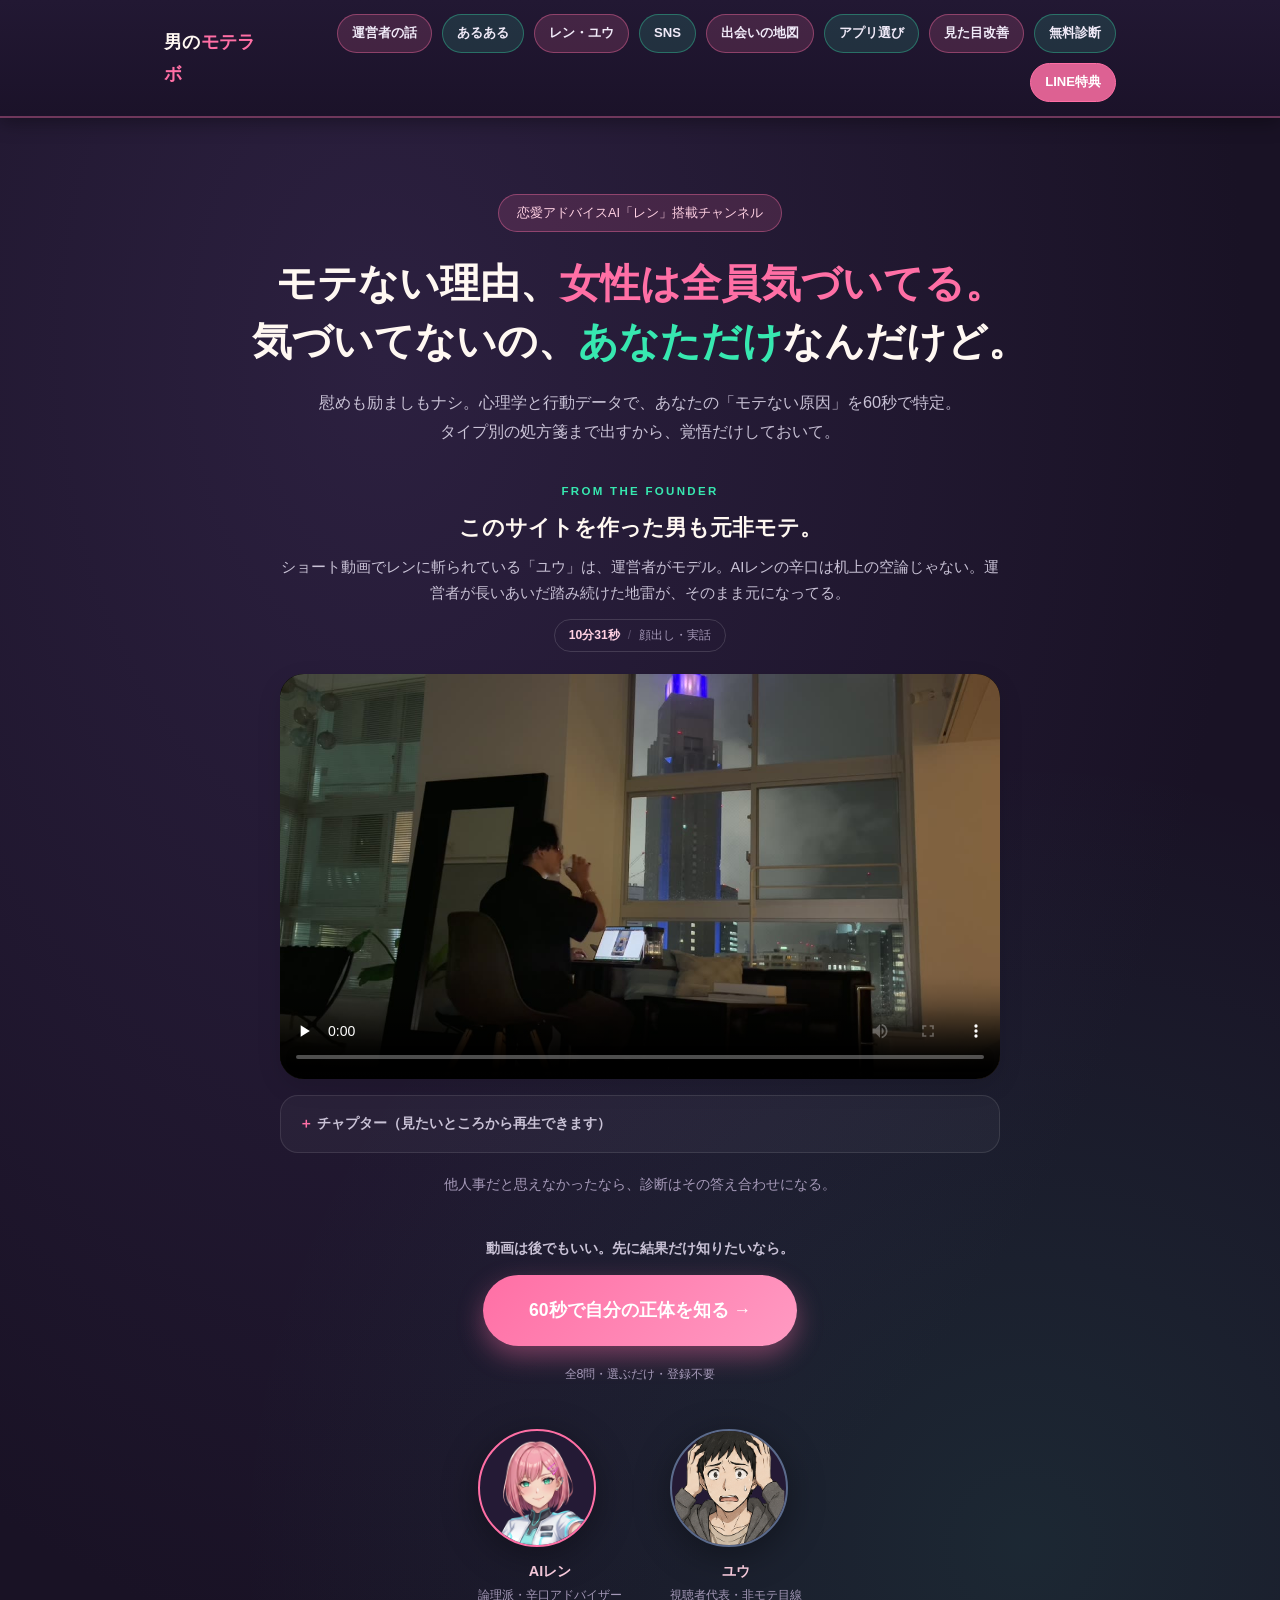
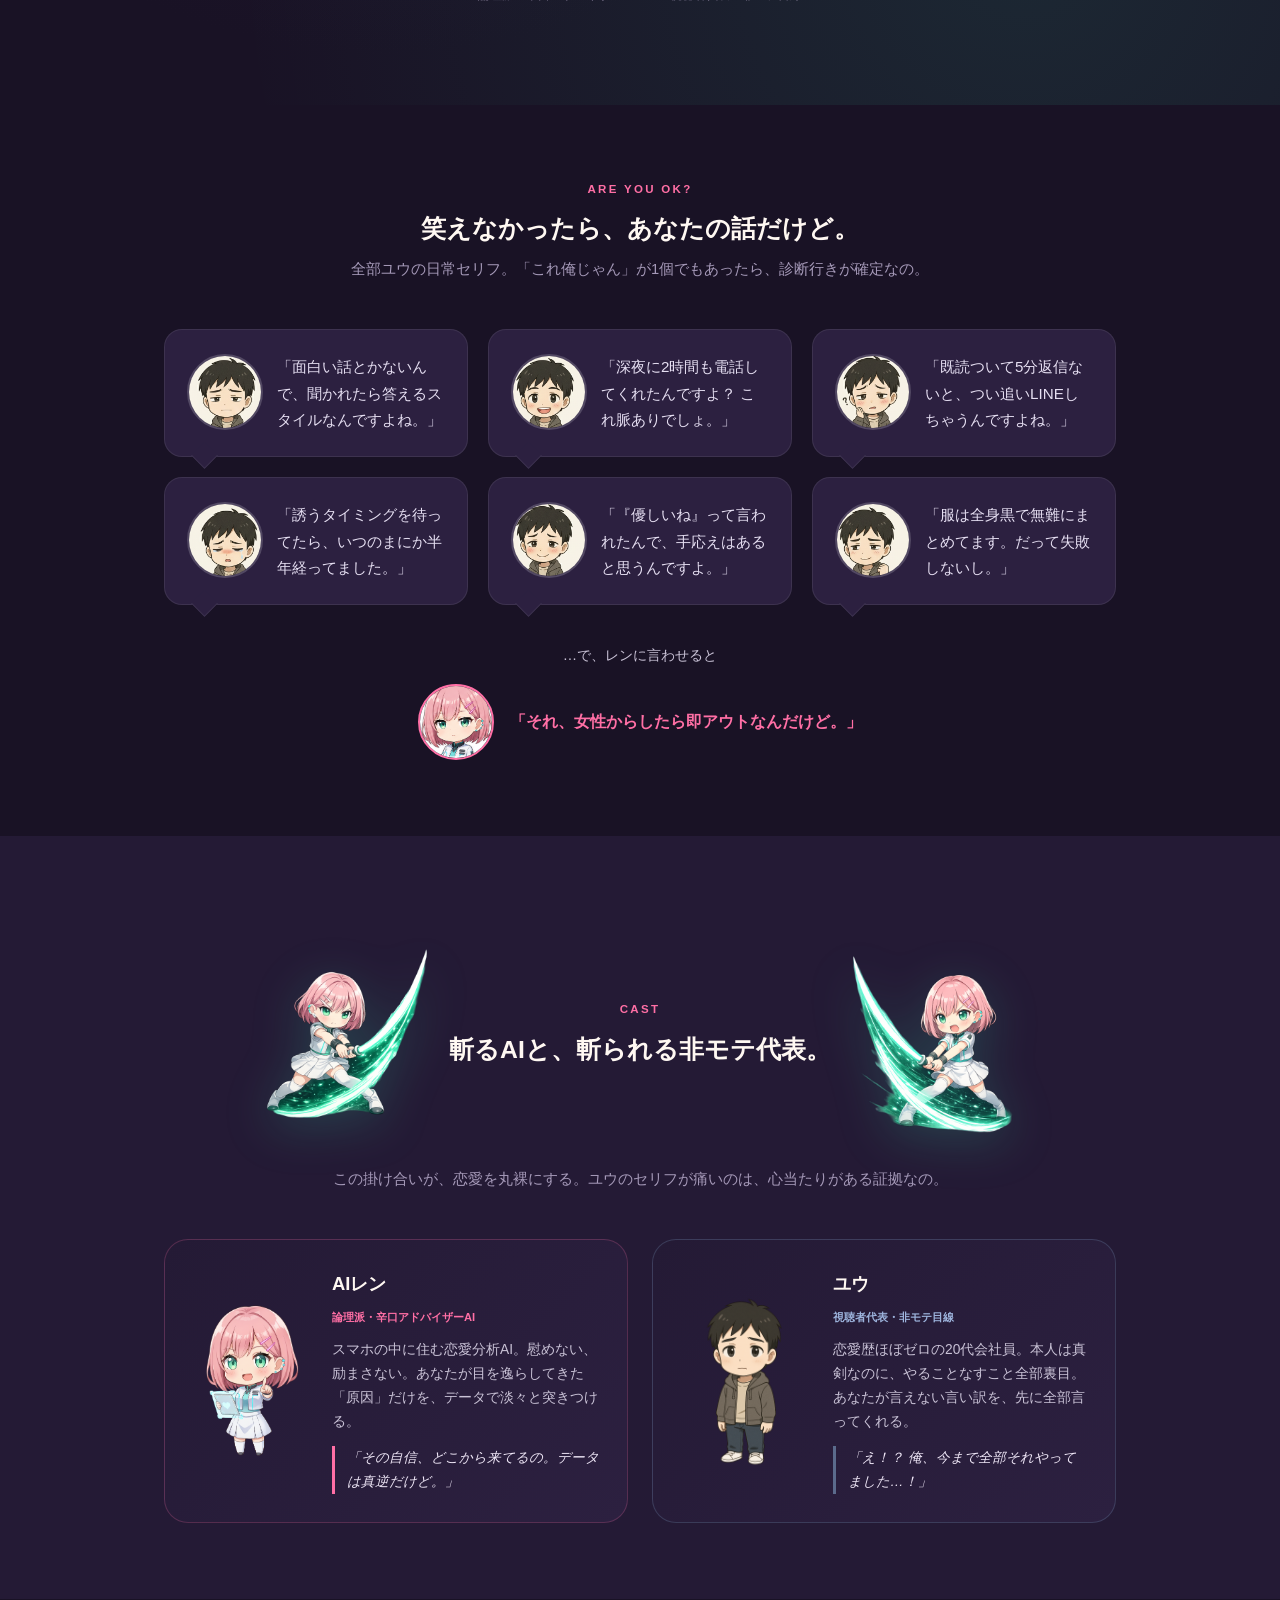
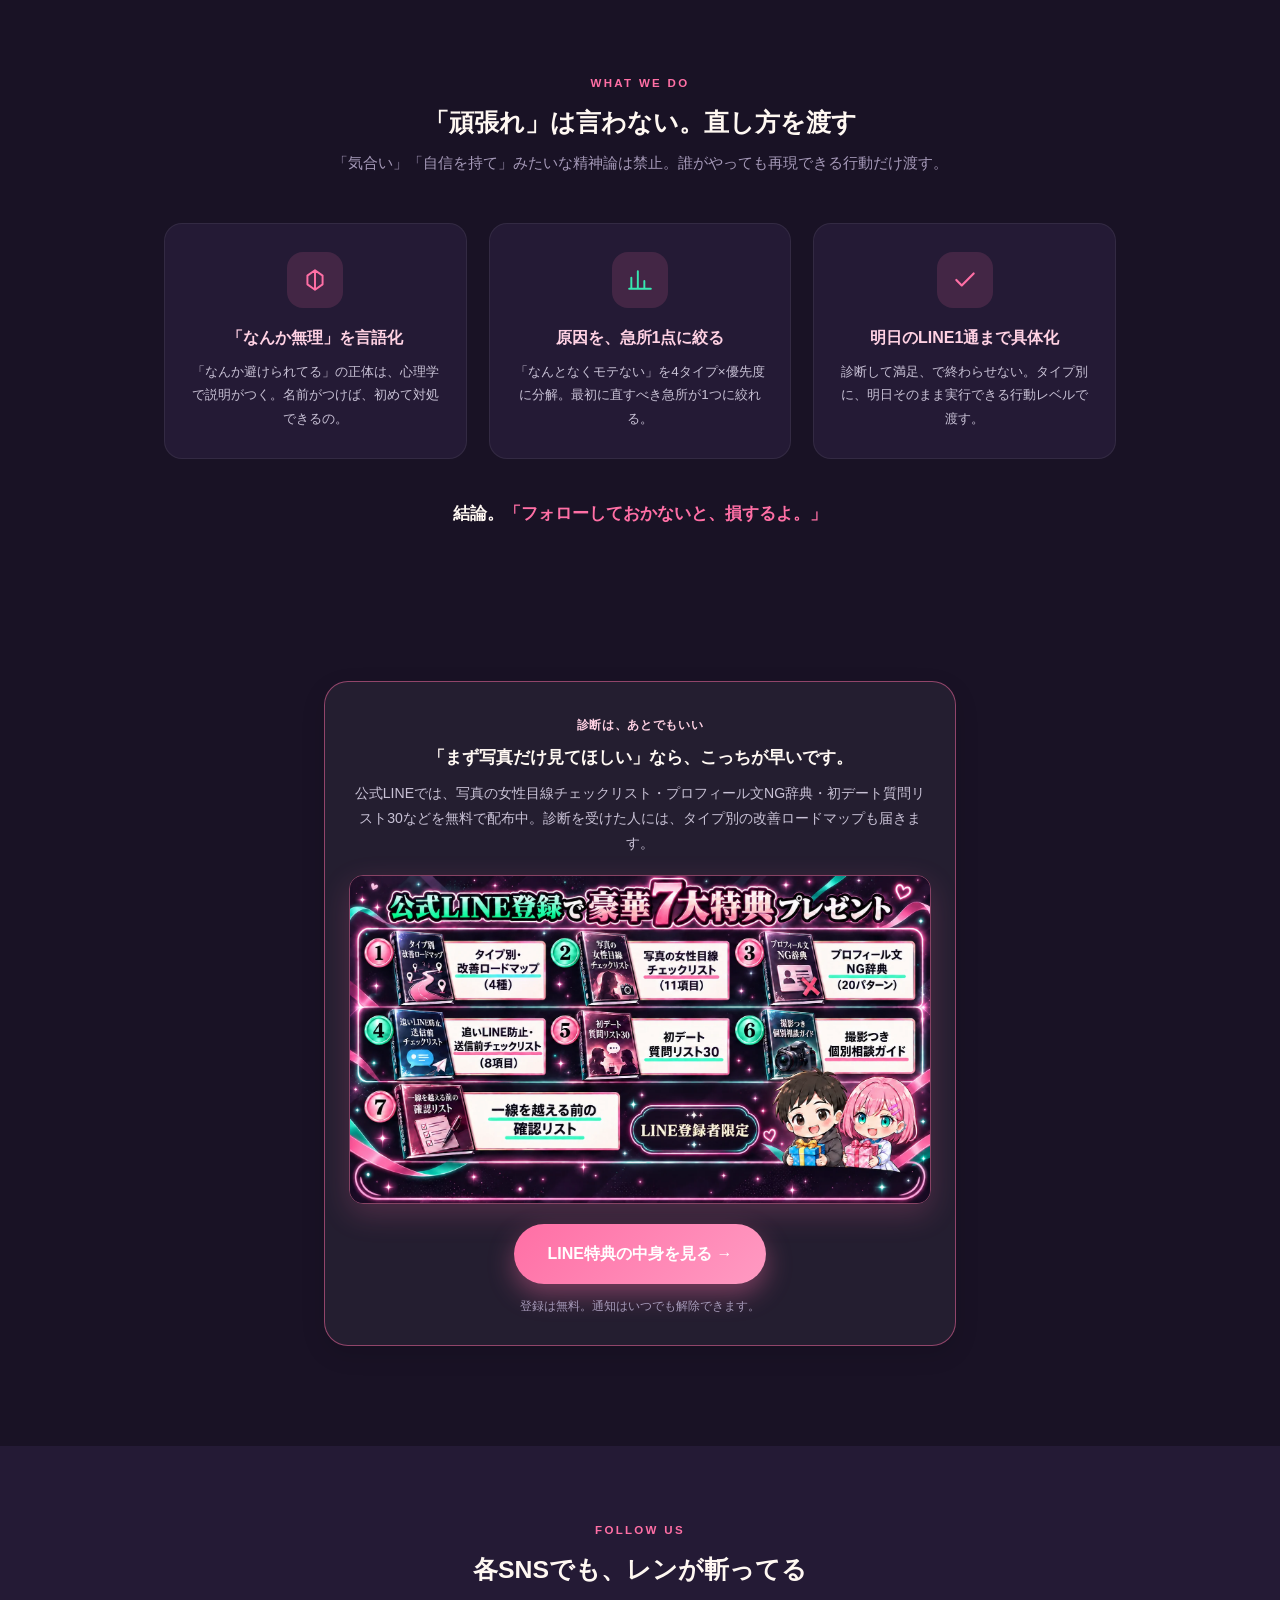
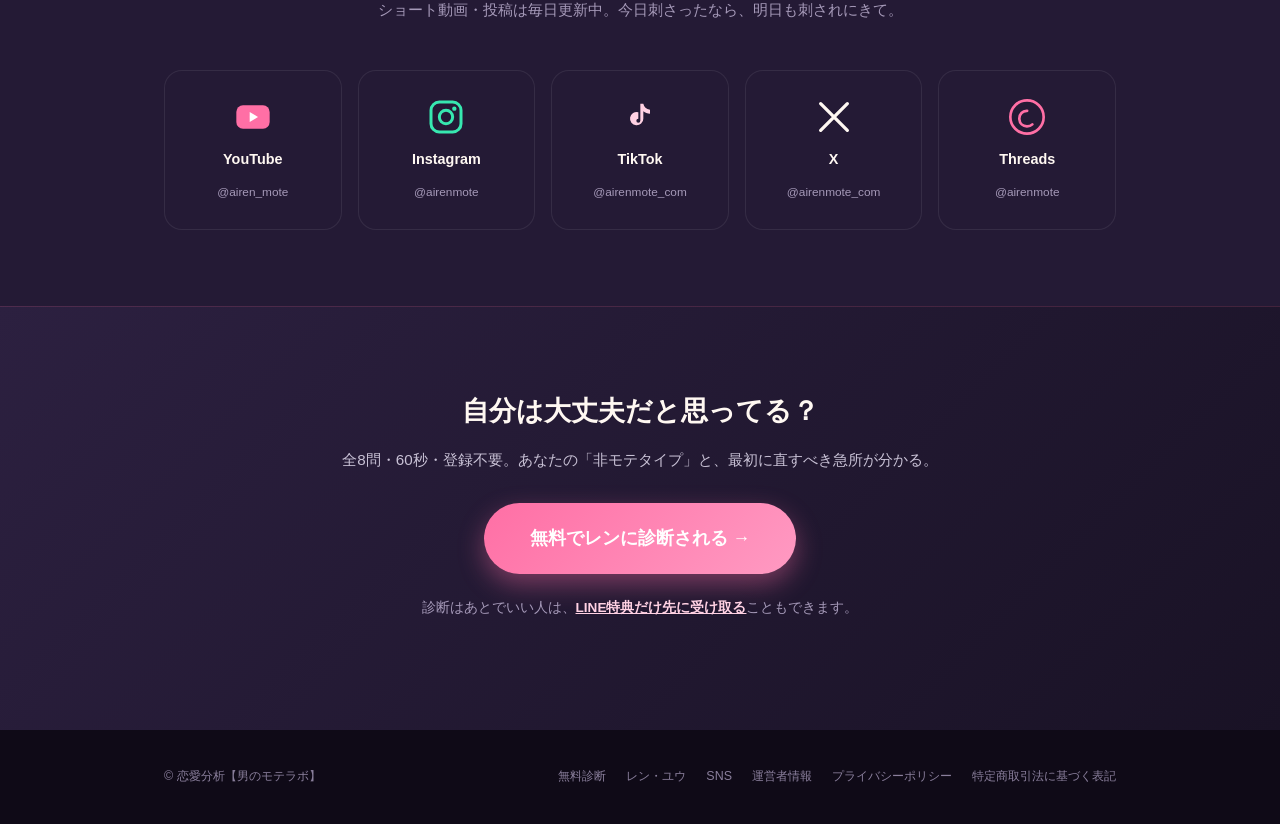
==== index.html @ b7360a05 "チャプターに「5:30 マッチングアプリの管理画面公開」を追加 Co-Authored-By: Claude Opus 5 <noreply@anthropic.com> Claude-Session" ====
<!DOCTYPE html>
<html lang="ja">
<head>
<meta charset="UTF-8">
<meta name="viewport" content="width=device-width, initial-scale=1.0">
<title>恋愛分析【男のモテラボ】AIレン｜その非モテ、60秒でズバッと診断</title>
<link rel="canonical" href="https://airenmote.com/">
<meta name="description" content="心理学・行動科学ベースで「なぜモテないか」を言語化。AIレンが辛口で診断・改善アクションまでナビゲート。まずは60秒の無料診断から。">
<link rel="stylesheet" href="style.css?v=20260916a">
</head>
<body>

<header class="site-header">
  <div class="container">
    <a href="/" class="logo">男の<span>モテラボ</span></a>
    <nav class="nav-links">
      <a href="#video">運営者の話</a>
      <a href="#aruaru">あるある</a>
      <a href="#character">レン・ユウ</a>
      <a href="#sns">SNS</a>
      <a href="/deai-guide">出会いの地図</a>
      <a href="/apps">アプリ選び</a>
      <a href="/mitame">見た目改善</a>
      <a href="/diagnosis">無料診断</a>
      <a href="/line-tokuten">LINE特典</a>
    </nav>
  </div>
</header>

<!-- ヒーロー -->
<section class="hero">
  <div class="container">
    <span class="tagline">恋愛アドバイスAI「レン」搭載チャンネル</span>
    <h1>モテない理由、<span class="accent">女性は全員気づいてる。</span><br>気づいてないの、<span class="em">あなただけ</span>なんだけど。</h1>
    <p class="sub">慰めも励ましもナシ。心理学と行動データで、あなたの「モテない原因」を60秒で特定。<br>タイプ別の処方箋まで出すから、覚悟だけしておいて。</p>

    <div class="hero-video" id="video">
      <div class="hero-video-head">
        <small>FROM THE FOUNDER</small>
        <h2>このサイトを作った男も元非モテ。</h2>
        <p class="hero-video-lead">ショート動画でレンに斬られている「ユウ」は、運営者がモデル。AIレンの辛口は机上の空論じゃない。運営者が長いあいだ踏み続けた地雷が、そのまま元になってる。</p>
        <p class="video-meta"><span class="video-dur">10分31秒</span><span class="video-sep">/</span>顔出し・実話</p>
      </div>

      <div class="video-embed">
        <video id="founderVideo" controls playsinline preload="none" poster="images/video-poster.jpg?v=20260915" title="運営者が語る、男のモテラボを作った理由">
          <source src="https://videos.airenmote.com/web-intro-720p.mp4" type="video/mp4">
          お使いのブラウザは動画の再生に対応していません。
        </video>
      </div>

      <details class="video-chapters">
        <summary>チャプター（見たいところから再生できます）</summary>
        <ul id="chapterList">
          <li><button type="button" data-t="0">0:00</button><span>ごあいさつ／この動画で話すこと</span></li>
          <li><button type="button" data-t="140">2:20</button><span>① 私の敗北の歴史</span></li>
          <li><button type="button" data-t="254">4:14</button><span>② 戦歴と、今の実際の成果</span></li>
          <li><button type="button" data-t="330">5:30</button><span>運営者ユウのマッチングアプリの管理画面公開</span></li>
          <li><button type="button" data-t="408">6:48</button><span>③ 既存の恋愛サロン・学習コンテンツとの違い</span></li>
          <li><button type="button" data-t="568">9:28</button><span>モテラボとAIレンが目指すもの</span></li>
          <li><button type="button" data-t="592">9:52</button><span>まずは無料60秒診断から</span></li>
        </ul>
      </details>

      <p class="video-note">他人事だと思えなかったなら、診断はその答え合わせになる。</p>
    </div>

    <p class="hero-fork-label">動画は後でもいい。先に結果だけ知りたいなら。</p>
    <div class="hero-cta">
      <a href="/diagnosis" class="btn-primary big">60秒で自分の正体を知る →</a>
    </div>
    <p class="hero-note">全8問・選ぶだけ・登録不要</p>

    <div class="hero-avatars">
      <div class="avatar-card">
        <img src="images/ren-avatar.png" alt="AIレン" class="avatar-img">
        <div class="avatar-name">AIレン</div>
        <div class="avatar-role">論理派・辛口アドバイザー</div>
      </div>
      <div class="avatar-card">
        <img src="images/yuu-avatar.png" alt="ユウ" class="avatar-img">
        <div class="avatar-name">ユウ</div>
        <div class="avatar-role">視聴者代表・非モテ目線</div>
      </div>
    </div>
  </div>
</section>

<!-- あるある(共感) -->
<section class="section" id="aruaru">
  <div class="container">
    <div class="section-title"><small>ARE YOU OK?</small>笑えなかったら、あなたの話だけど。</div>
    <p class="section-lead">全部ユウの日常セリフ。「これ俺じゃん」が1個でもあったら、診断行きが確定なの。</p>
    <div class="speech-grid">
      <div class="speech-bubble">
        <img class="bubble-face" src="images/yuu-face1.png" alt="ユウ">
        <p>「面白い話とかないんで、聞かれたら答えるスタイルなんですよね。」</p>
      </div>
      <div class="speech-bubble">
        <img class="bubble-face" src="images/yuu-face2.png" alt="ユウ">
        <p>「深夜に2時間も電話してくれたんですよ？ これ脈ありでしょ。」</p>
      </div>
      <div class="speech-bubble">
        <img class="bubble-face" src="images/yuu-face3.png" alt="ユウ">
        <p>「既読ついて5分返信ないと、つい追いLINEしちゃうんですよね。」</p>
      </div>
      <div class="speech-bubble">
        <img class="bubble-face" src="images/yuu-face4.png" alt="ユウ">
        <p>「誘うタイミングを待ってたら、いつのまにか半年経ってました。」</p>
      </div>
      <div class="speech-bubble">
        <img class="bubble-face" src="images/yuu-face5.png" alt="ユウ">
        <p>「『優しいね』って言われたんで、手応えはあると思うんですよ。」</p>
      </div>
      <div class="speech-bubble">
        <img class="bubble-face" src="images/yuu-face6.png" alt="ユウ">
        <p>「服は全身黒で無難にまとめてます。だって失敗しないし。」</p>
      </div>
    </div>
    <p class="aruaru-foot">…で、レンに言わせると</p>
    <div class="aruaru-ren">
      <img class="bubble-face ren" src="images/ren-face.png" alt="AIレン">
      <b>「それ、女性からしたら即アウトなんだけど。」</b>
    </div>
  </div>
</section>

<!-- キャラ紹介 -->
<section class="section section-alt" id="character">
  <div class="container">
    <div class="cast-title-row">
      <img class="cast-deco" src="images/ren-slash-right.png" alt="">
      <div class="section-title"><small>CAST</small>斬るAIと、斬られる非モテ代表。</div>
      <img class="cast-deco" src="images/ren-slash-left.png" alt="">
    </div>
    <p class="section-lead">この掛け合いが、恋愛を丸裸にする。ユウのセリフが痛いのは、心当たりがある証拠なの。</p>
    <div class="char-grid">
      <div class="char-card">
        <img src="images/ren-chibi.png" alt="AIレン" class="char-card-img">
        <div>
          <h3>AIレン</h3>
          <span class="tag">論理派・辛口アドバイザーAI</span>
          <p>スマホの中に住む恋愛分析AI。慰めない、励まさない。あなたが目を逸らしてきた「原因」だけを、データで淡々と突きつける。</p>
          <p class="quote">「その自信、どこから来てるの。データは真逆だけど。」</p>
        </div>
      </div>
      <div class="char-card yuu">
        <img src="images/yuu-chibi.png" alt="ユウ" class="char-card-img">
        <div>
          <h3>ユウ</h3>
          <span class="tag">視聴者代表・非モテ目線</span>
          <p>恋愛歴ほぼゼロの20代会社員。本人は真剣なのに、やることなすこと全部裏目。あなたが言えない言い訳を、先に全部言ってくれる。</p>
          <p class="quote">「え！？ 俺、今まで全部それやってました…！」</p>
        </div>
      </div>
    </div>
  </div>
</section>

<!-- 提供価値 -->
<section class="section" id="value">
  <div class="container">
    <div class="section-title"><small>WHAT WE DO</small>「頑張れ」は言わない。直し方を渡す</div>
    <p class="section-lead">「気合い」「自信を持て」みたいな精神論は禁止。誰がやっても再現できる行動だけ渡す。</p>
    <div class="value-grid">
      <div class="value-item">
        <div class="ico">
          <svg width="26" height="26" viewBox="0 0 24 24" fill="none"><path d="M12 3v18M5 8l7-5 7 5M5 8v8l7 5 7-5V8" stroke="#ff6fa5" stroke-width="1.8" stroke-linejoin="round" stroke-linecap="round"/></svg>
        </div>
        <h4>「なんか無理」を言語化</h4>
        <p>「なんか避けられてる」の正体は、心理学で説明がつく。名前がつけば、初めて対処できるの。</p>
      </div>
      <div class="value-item">
        <div class="ico">
          <svg width="26" height="26" viewBox="0 0 24 24" fill="none"><path d="M4 20V10M10 20V4M16 20v-7M22 20H2" stroke="#37e8b0" stroke-width="1.8" stroke-linecap="round"/></svg>
        </div>
        <h4>原因を、急所1点に絞る</h4>
        <p>「なんとなくモテない」を4タイプ×優先度に分解。最初に直すべき急所が1つに絞れる。</p>
      </div>
      <div class="value-item">
        <div class="ico">
          <svg width="26" height="26" viewBox="0 0 24 24" fill="none"><path d="M20 6L9 17l-5-5" stroke="#ff6fa5" stroke-width="2" stroke-linecap="round" stroke-linejoin="round"/></svg>
        </div>
        <h4>明日のLINE1通まで具体化</h4>
        <p>診断して満足、で終わらせない。タイプ別に、明日そのまま実行できる行動レベルで渡す。</p>
      </div>
    </div>
    <p class="value-quote">結論。<span>「フォローしておかないと、損するよ。」</span></p>
  </div>
</section>

<!-- LINE導線 -->
<section class="section">
  <div class="container narrow">
    <div class="line-cta on-dark">
      <span class="line-cta-tag">診断は、あとでもいい</span>
      <h3>「まず写真だけ見てほしい」なら、こっちが早いです。</h3>
      <p>公式LINEでは、写真の女性目線チェックリスト・プロフィール文NG辞典・初デート質問リスト30などを無料で配布中。診断を受けた人には、タイプ別の改善ロードマップも届きます。</p>
      <a href="/line-tokuten" class="tokuten-banner" aria-label="公式LINE登録で7大特典を受け取る">
        <picture>
          <source srcset="/images/line-tokuten-banner.webp" type="image/webp">
          <img src="/images/line-tokuten-banner.jpg" alt="公式LINE登録で豪華7大特典プレゼント" width="1672" height="941" loading="lazy" decoding="async">
        </picture>
      </a>
      <a href="/line-tokuten" class="btn-primary">LINE特典の中身を見る →</a>
      <p class="line-cta-note">登録は無料。通知はいつでも解除できます。</p>
    </div>
  </div>
</section>

<!-- SNSリンク -->
<section class="section section-alt" id="sns">
  <div class="container">
    <div class="section-title"><small>FOLLOW US</small>各SNSでも、レンが斬ってる</div>
    <p class="section-lead">ショート動画・投稿は毎日更新中。今日刺さったなら、明日も刺されにきて。</p>
    <div class="sns-grid" id="snsGrid">
      <a class="sns-card" href="#" data-sns="youtube" data-url="https://www.youtube.com/@airen_mote" target="_blank" rel="noopener">
        <svg class="sns-ico" viewBox="0 0 24 24" fill="none"><rect x="2" y="5" width="20" height="14" rx="4" fill="#ff6fa5"/><path d="M10 9l5 3-5 3V9z" fill="#fff"/></svg>
        <span class="sns-name">YouTube</span>
        <span class="sns-handle">@airen_mote</span>
      </a>
      <a class="sns-card" href="#" data-sns="instagram" data-url="https://instagram.com/airenmote" target="_blank" rel="noopener">
        <svg class="sns-ico" viewBox="0 0 24 24" fill="none"><rect x="3" y="3" width="18" height="18" rx="5" stroke="#37e8b0" stroke-width="1.8"/><circle cx="12" cy="12" r="4" stroke="#37e8b0" stroke-width="1.8"/><circle cx="17" cy="7" r="1.3" fill="#37e8b0"/></svg>
        <span class="sns-name">Instagram</span>
        <span class="sns-handle">@airenmote</span>
      </a>
      <a class="sns-card" href="#" data-sns="tiktok" data-url="https://www.tiktok.com/@airenmote_com" target="_blank" rel="noopener">
        <svg class="sns-ico" viewBox="0 0 24 24" fill="none"><path d="M14 4v9a4 4 0 1 1-3-3.9V13a1.2 1.2 0 1 0 1.2 1.2V4H14c.4 2 1.7 3.3 4 3.6V10c-1.5-.1-2.9-.6-4-1.5" fill="#ffd1e3"/></svg>
        <span class="sns-name">TikTok</span>
        <span class="sns-handle">@airenmote_com</span>
      </a>
      <a class="sns-card" href="#" data-sns="x" data-url="https://x.com/airenmote_com" target="_blank" rel="noopener">
        <svg class="sns-ico" viewBox="0 0 24 24" fill="none"><path d="M4 4l16 16M20 4L4 20" stroke="#fff8f2" stroke-width="2" stroke-linecap="round"/></svg>
        <span class="sns-name">X</span>
        <span class="sns-handle">@airenmote_com</span>
      </a>
      <a class="sns-card" href="#" data-sns="threads" data-url="https://www.threads.com/@airenmote" target="_blank" rel="noopener">
        <svg class="sns-ico" viewBox="0 0 24 24" fill="none"><path d="M12 2a10 10 0 1 0 0 20 10 10 0 0 0 0-20zm3.2 14.4c-.8.8-1.9 1.2-3.2 1.2-2.6 0-4.4-1.7-4.6-4.3-.1-1.5.4-2.8 1.3-3.7.8-.8 1.9-1.2 3.1-1.3.1 0 .2 0 .3 0" stroke="#ff6fa5" stroke-width="1.6" stroke-linecap="round" fill="none"/></svg>
        <span class="sns-name">Threads</span>
        <span class="sns-handle">@airenmote</span>
      </a>
    </div>
  </div>
</section>

<!-- CTAバンド -->
<section class="cta-band">
  <div class="container narrow">
    <h2>自分は大丈夫だと思ってる？</h2>
    <p>全8問・60秒・登録不要。あなたの「非モテタイプ」と、最初に直すべき急所が分かる。</p>
    <a href="/diagnosis" class="btn-primary big">無料でレンに診断される →</a>
    <p style="margin-top:22px; font-size:.85rem; color:var(--c-muted);">診断はあとでいい人は、<a href="/line-tokuten" style="color:var(--c-pink-light); text-decoration:underline; font-weight:800;">LINE特典だけ先に受け取る</a>こともできます。</p>
  </div>
</section>

<footer class="site-footer">
  <div class="container">
    <div>© 恋愛分析【男のモテラボ】</div>
    <div class="foot-links">
      <a href="/diagnosis">無料診断</a>
      <a href="#character">レン・ユウ</a>
      <a href="#sns">SNS</a>
      <a href="/about">運営者情報</a>
      <a href="/privacy">プライバシーポリシー</a>
      <a href="/tokushoho">特定商取引法に基づく表記</a>
    </div>
  </div>
</footer>

<script>
  // SNSリンクは data-url に実URLを差し込むだけで有効化される構造
  document.querySelectorAll('#snsGrid .sns-card').forEach(function(el){
    var url = el.getAttribute('data-url');
    if(url){ el.setAttribute('href', url); }
  });

  // チャプター：クリックでその時間から再生
  (function(){
    var v = document.getElementById('founderVideo');
    var list = document.getElementById('chapterList');
    if(!v || !list) return;
    list.addEventListener('click', function(e){
      var b = e.target.closest('button[data-t]');
      if(!b) return;
      var t = parseFloat(b.getAttribute('data-t'));
      if(v.readyState === 0){ v.load(); }
      var seek = function(){ v.currentTime = t; v.play().catch(function(){}); };
      if(v.readyState >= 1){ seek(); }
      else { v.addEventListener('loadedmetadata', seek, { once:true }); }
      v.scrollIntoView({ behavior:'smooth', block:'center' });
    });
  })();
</script>

<script src="analytics.js?v=20260902b" defer></script>
</body>
</html>
---- style.css ----
/* ============================================
   恋愛分析【男のモテラボ】公式サイト 本番スタイル
   トップ(ハブ)・診断ページ = カジュアル/親しみトーン
   カラーパレットは確定ブランドカラー(モックアップ由来)を維持
   ============================================ */

:root{
  /* カジュアルトーン（トップ・診断） */
  --c-bg-dark: #191225;
  --c-bg-dark2: #241a35;
  --c-bg-dark3: #2c2040;
  --c-pink: #ff6fa5;
  --c-pink-light: #ffd1e3;
  --c-emerald: #37e8b0;
  --c-cream: #fff8f2;

  /* 信頼トーン（結果ページ用・将来利用） */
  --c-trust-bg: #f7f8fa;
  --c-trust-card: #ffffff;
  --c-trust-line: #e4e7ec;
  --c-trust-navy: #1f2a44;
  --c-trust-accent: #ff6fa5;
  --c-trust-good: #2fbf85;
  --c-trust-mid: #f5a623;
  --c-trust-bad: #e05a5a;

  --c-muted: #a599b8;
  --c-muted2: #c9c2d6;
  --radius: 18px;
  --radius-lg: 24px;
  --shadow-soft: 0 8px 24px rgba(0,0,0,.12);
  --maxw: 1000px;
}

*{ box-sizing:border-box; margin:0; padding:0; }
html{ scroll-behavior:smooth; }
body{
  font-family:"Hiragino Maru Gothic ProN","Hiragino Sans","Yu Gothic",sans-serif;
  background:var(--c-bg-dark);
  color:var(--c-cream);
  line-height:1.75;
  -webkit-font-smoothing:antialiased;
}
img,svg{ display:block; max-width:100%; height:auto; }
a{ text-decoration:none; color:inherit; }
button{ font-family:inherit; cursor:pointer; border:none; background:none; }
.container{ max-width:var(--maxw); margin:0 auto; padding:0 24px; }
.narrow{ max-width:680px; }

/* ---------- ヘッダー ---------- */
.site-header{
  position:sticky; top:0; z-index:50;
  background:linear-gradient(180deg, #221833, #1b1229);
  backdrop-filter:blur(8px);
  border-bottom:2px solid rgba(255,111,165,.35);
  box-shadow:0 4px 18px rgba(0,0,0,.35);
  padding:14px 0;
}
.site-header .container{ display:flex; align-items:center; justify-content:space-between; }
.logo{ font-weight:900; color:var(--c-cream); font-size:1.15rem; letter-spacing:.02em; }
.logo span{ color:var(--c-pink); }
.nav-links{ display:flex; gap:10px; flex-wrap:wrap; justify-content:flex-end; }
.nav-links a{
  color:#f0eaf8; font-size:.82rem; font-weight:700;
  white-space:nowrap;
  padding:7px 14px; border-radius:999px;
  transition:background .15s, color .15s;
}
.nav-links a:nth-child(odd){
  background:rgba(255,111,165,.16);
  border:1px solid rgba(255,111,165,.4);
}
.nav-links a:nth-child(even){
  background:rgba(55,232,176,.13);
  border:1px solid rgba(55,232,176,.35);
}
.nav-links a:last-child{
  background:rgba(255,111,165,.85);
  border:1px solid var(--c-pink);
  color:#fff;
}
.nav-links a:hover{ background:rgba(255,111,165,.35); color:#fff; }
@media (max-width:560px){
  .site-header{ padding:10px 0; }
  .site-header .container{ flex-wrap:wrap; row-gap:8px; padding:0 12px; }
  .logo{ width:100%; font-size:1rem; }
  .nav-links{ gap:5px; width:100%; max-width:100%; justify-content:flex-start; }
  .nav-links a{ font-size:.7rem; padding:5px 8px; }
}

/* ---------- ボタン ---------- */
.btn-primary{
  display:inline-flex; align-items:center; gap:8px;
  background:linear-gradient(135deg,var(--c-pink),#ff9ac2);
  color:#fff; font-weight:800;
  padding:16px 34px; border-radius:999px;
  box-shadow:0 10px 26px rgba(255,111,165,.4);
  font-size:1rem;
  transition:transform .15s ease, box-shadow .15s ease;
}
.btn-primary:hover{ transform:translateY(-2px); box-shadow:0 14px 30px rgba(255,111,165,.5); }
.btn-primary.big{ padding:20px 46px; font-size:1.1rem; }
.btn-outline{
  display:inline-flex; align-items:center; gap:8px;
  border:2px solid var(--c-pink);
  color:var(--c-pink);
  font-weight:800;
  padding:12px 28px;
  border-radius:999px;
  transition:background .15s, color .15s;
}
.btn-outline:hover{ background:var(--c-pink); color:#fff; }
.btn-outline.big{ padding:18px 34px; font-size:1rem; }
.btn-ghost{
  display:inline-flex; align-items:center; gap:6px;
  color:var(--c-muted2); font-weight:700; font-size:.9rem;
  padding:12px 20px; border-radius:999px;
  border:1px solid rgba(255,255,255,.16);
  transition:.15s;
}
.btn-ghost:hover{ border-color:var(--c-pink); color:#fff; }

/* ---------- セクション共通 ---------- */
.section{ padding:76px 0; }
.section-alt{ background:var(--c-bg-dark2); }
.section-title{
  text-align:center;
  font-size:1.55rem; font-weight:900;
  line-height:1.5; margin-bottom:10px;
}
.section-title small{
  display:block;
  font-size:.72rem; color:var(--c-pink);
  letter-spacing:.2em; margin-bottom:12px; font-weight:800;
}
.section-lead{ text-align:center; color:var(--c-muted); margin-bottom:46px; font-size:.92rem; }

.cast-title-row{
  display:flex; align-items:center; justify-content:center; gap:18px;
}
.cast-title-row .section-title{ margin-bottom:10px; }
.cast-deco{
  width:170px; height:auto; flex:none;
  filter:drop-shadow(0 10px 24px rgba(55,232,176,.18));
}
@media (max-width:760px){ .cast-deco{ width:96px; } }
@media (max-width:520px){
  .cast-title-row{ gap:6px; }
  .cast-deco{ width:74px; }
  .cast-title-row .section-title{ font-size:1.18rem; }
}

/* ---------- ヒーロー ---------- */
.hero{
  background:radial-gradient(ellipse at 30% 15%, var(--c-bg-dark3), var(--c-bg-dark) 68%);
  padding:76px 0 92px;
  text-align:center;
  position:relative;
  overflow:hidden;
}
.hero::before{
  content:""; position:absolute; inset:0;
  background:radial-gradient(circle at 80% 90%, rgba(55,232,176,.10), transparent 45%);
  pointer-events:none;
}
.hero .container{ position:relative; z-index:1; }
.tagline{
  display:inline-block;
  background:rgba(255,111,165,.15);
  color:var(--c-pink-light);
  border:1px solid rgba(255,111,165,.4);
  padding:7px 18px; border-radius:999px;
  font-size:.8rem; margin-bottom:22px;
}
.hero h1{
  font-size:2.5rem; font-weight:900;
  line-height:1.45; margin-bottom:18px;
}
.hero h1 .accent{ color:var(--c-pink); }
.hero h1 .em{ color:var(--c-emerald); }
.hero p.sub{ color:var(--c-muted2); font-size:1.02rem; margin-bottom:36px; }
.hero-fork-label{ font-size:.85rem; color:var(--c-muted2); margin-bottom:14px; font-weight:700; }
.hero-cta{ display:flex; gap:16px; justify-content:center; flex-wrap:wrap; align-items:center; }
.hero-note{ margin-top:18px; font-size:.78rem; color:var(--c-muted); }

/* ---------- 解説動画 ---------- */
.video-embed{
  position:relative; width:100%; padding-top:56.25%;
  border-radius:var(--radius-lg); overflow:hidden;
  box-shadow:var(--shadow-soft);
  background:#000;
}
.video-embed iframe,
.video-embed video{
  position:absolute; inset:0; width:100%; height:100%; border:0;
  object-fit:contain; background:#000; display:block;
}
.video-note{ text-align:center; color:var(--c-muted); font-size:.85rem; margin-top:20px; }
.video-cta{ text-align:center; margin-top:18px; }

/* ---------- ヒーロー内の運営者動画 ---------- */
.hero-video{
  max-width:720px; margin:0 auto 40px;
  text-align:left;
}
.hero-video-head{ text-align:center; margin-bottom:22px; }
.hero-video-head small{
  display:block; font-size:.72rem; color:var(--c-emerald);
  letter-spacing:.2em; margin-bottom:10px; font-weight:800;
}
.hero-video-head h2{
  font-size:1.35rem; font-weight:900; line-height:1.5; margin:0 0 10px;
}
.hero-video-lead{ color:var(--c-muted2); font-size:.92rem; line-height:1.8; margin:0 0 12px; }
.video-meta{
  display:inline-flex; align-items:center; gap:8px;
  font-size:.76rem; color:var(--c-muted);
  border:1px solid rgba(255,255,255,.14); border-radius:999px;
  padding:5px 14px; margin:0;
}
.video-dur{ color:var(--c-pink-light); font-weight:700; }
.video-sep{ opacity:.4; }

.video-chapters{
  margin-top:16px;
  background:rgba(255,255,255,.04);
  border:1px solid rgba(255,255,255,.1);
  border-radius:var(--radius);
  padding:2px 18px;
}
.video-chapters summary{
  cursor:pointer; padding:14px 0;
  font-size:.86rem; font-weight:700; color:var(--c-muted2);
  list-style:none;
}
.video-chapters summary::-webkit-details-marker{ display:none; }
.video-chapters summary::before{ content:"＋ "; color:var(--c-pink); }
.video-chapters[open] summary::before{ content:"− "; }
.video-chapters ul{ list-style:none; margin:0 0 14px; padding:0; }
.video-chapters li{
  display:flex; align-items:baseline; gap:12px;
  padding:9px 0; border-top:1px solid rgba(255,255,255,.07);
  font-size:.88rem; line-height:1.6;
}
.video-chapters li button{
  flex:none; min-width:3.4em;
  font-family:inherit; font-size:.82rem; font-weight:700;
  color:var(--c-pink); background:none; border:none; padding:0;
  cursor:pointer; text-align:left;
}
.video-chapters li button:hover{ text-decoration:underline; }
.video-chapters li span{ color:var(--c-muted2); }

@media (max-width:520px){
  .hero-video-head h2{ font-size:1.12rem; }
  .hero-video-lead{ font-size:.86rem; }
  .video-chapters li{ font-size:.82rem; gap:10px; }
}

.hero-avatars{
  display:flex; justify-content:center; gap:48px;
  margin:44px 0 8px; flex-wrap:wrap;
}
.avatar-card{ text-align:center; }
.avatar-card svg{ filter:drop-shadow(0 8px 18px rgba(0,0,0,.35)); }
.avatar-img{
  width:118px; height:118px; object-fit:cover; border-radius:50%;
  background:#241a35; border:2px solid #ff6fa5;
  filter:drop-shadow(0 8px 18px rgba(0,0,0,.35));
}
.avatar-card:nth-child(2) .avatar-img{ border-color:#5b6b8c; }
.avatar-name{ margin-top:12px; font-size:.9rem; color:var(--c-pink-light); font-weight:800; }
.avatar-role{ font-size:.72rem; color:var(--c-muted); }
@media (max-width:600px){ .hero h1{ font-size:1.85rem; } .hero-avatars{ gap:28px; } }

/* ---------- あるある(共感) ---------- */
.speech-grid{
  display:grid; grid-template-columns:repeat(3,1fr); gap:20px;
}
.speech-bubble{
  background:var(--c-bg-dark3);
  border:1px solid rgba(255,255,255,.08);
  border-radius:var(--radius);
  padding:24px 22px 22px;
  position:relative;
}
.speech-bubble::after{
  content:""; position:absolute; left:30px; bottom:-9px;
  width:18px; height:18px; background:var(--c-bg-dark3);
  border-right:1px solid rgba(255,255,255,.08);
  border-bottom:1px solid rgba(255,255,255,.08);
  transform:rotate(45deg);
}
.speech-bubble p{ font-size:.95rem; color:#e6dff2; }
.bubble-face{
  float:left; width:76px; height:76px; border-radius:50%; object-fit:cover;
  margin:0 14px 4px 0;
  border:2px solid rgba(255,255,255,.18);
}
.speech-bubble{ min-height:128px; }
.aruaru-foot{ text-align:center; margin-top:38px; color:var(--c-muted2); font-size:.9rem; }
.aruaru-ren{
  display:flex; align-items:center; justify-content:center; gap:16px;
  margin-top:16px; flex-wrap:wrap;
}
.aruaru-ren .bubble-face{ float:none; margin:0; border-color:var(--c-pink); background:#fff; }
.aruaru-ren b{ color:var(--c-pink); font-size:1rem; }

/* ---------- キャラ紹介 ---------- */
.char-grid{ display:grid; grid-template-columns:1fr 1fr; gap:24px; }
.char-card{
  display:flex; gap:22px; align-items:center;
  background:linear-gradient(135deg,var(--c-bg-dark2),var(--c-bg-dark3));
  border:1px solid rgba(255,111,165,.22);
  border-radius:var(--radius-lg);
  padding:28px;
}
.char-card.yuu{ border-color:rgba(91,107,140,.4); }
.char-card-img{ flex:none; width:130px; height:180px; object-fit:contain; }
.char-card:not(.yuu) .char-card-img{ width:117px; height:162px; }
.char-card h3{ font-size:1.15rem; margin-bottom:2px; color:var(--c-cream); }
.char-card .tag{
  display:inline-block; font-size:.7rem; font-weight:800;
  color:var(--c-pink); margin-bottom:10px;
}
.char-card.yuu .tag{ color:#9db4dd; }
.char-card p{ font-size:.86rem; color:var(--c-muted2); }
.char-card .quote{
  margin-top:12px; font-size:.85rem; color:#efe7f7;
  border-left:3px solid var(--c-pink); padding-left:12px; font-style:italic;
}
.char-card.yuu .quote{ border-left-color:#5b6b8c; }

/* ---------- 提供価値 ---------- */
.value-grid{ display:grid; grid-template-columns:repeat(3,1fr); gap:22px; }
.value-item{
  background:var(--c-bg-dark2);
  border:1px solid rgba(255,255,255,.07);
  border-radius:var(--radius);
  padding:28px 24px; text-align:center;
}
.value-item .ico{
  width:56px; height:56px; margin:0 auto 16px;
  display:flex; align-items:center; justify-content:center;
  border-radius:16px;
  background:rgba(255,111,165,.14);
}
.value-item h4{ font-size:1rem; color:var(--c-pink-light); margin-bottom:8px; }
.value-item p{ font-size:.84rem; color:var(--c-muted2); }
.value-quote{
  margin-top:40px; text-align:center;
  font-size:1.05rem; font-weight:800; color:var(--c-cream);
}
.value-quote span{ color:var(--c-pink); }

/* ---------- SNSリンク ---------- */
.sns-grid{
  display:grid; grid-template-columns:repeat(5,1fr); gap:16px;
}
.sns-card{
  display:flex; flex-direction:column; align-items:center; gap:10px;
  background:var(--c-bg-dark2);
  border:1px solid rgba(255,255,255,.08);
  border-radius:var(--radius);
  padding:26px 16px; text-align:center;
  transition:transform .15s, border-color .15s, background .15s;
}
.sns-card:hover{ transform:translateY(-3px); border-color:var(--c-pink); background:var(--c-bg-dark3); }
.sns-card .sns-ico{ width:40px; height:40px; }
.sns-card .sns-name{ font-weight:800; font-size:.9rem; color:var(--c-cream); }
.sns-card .sns-handle{ font-size:.74rem; color:var(--c-muted); }

/* ---------- CTAバンド ---------- */
.cta-band{
  text-align:center; padding:80px 0;
  background:linear-gradient(135deg,var(--c-bg-dark3),var(--c-bg-dark));
  border-top:1px solid rgba(255,111,165,.18);
}
.cta-band h2{ font-size:1.7rem; margin-bottom:12px; }
.cta-band p{ color:var(--c-muted2); margin-bottom:30px; font-size:.95rem; }

/* ---------- 共通LINE CTA（記事ページ用・複数箇所に設置する） ---------- */
.line-cta{
  background:linear-gradient(135deg,#2b2140,#3b2a52);
  border:1px solid rgba(255,111,165,.45);
  border-radius:var(--radius-lg);
  box-shadow:var(--shadow-soft);
  padding:28px 24px; margin-bottom:24px; text-align:center;
}
.line-cta .line-cta-tag{
  display:inline-block; font-size:.72rem; font-weight:900; letter-spacing:.06em;
  color:var(--c-pink-light); margin-bottom:8px;
}
.line-cta h3{ font-size:1.08rem; font-weight:900; color:var(--c-cream); margin-bottom:10px; line-height:1.65; }
.line-cta p{ font-size:.88rem; color:var(--c-muted2); margin-bottom:20px; }
.line-cta .btn-primary{ display:inline-block; }
.line-cta .line-cta-note{ font-size:.76rem; color:var(--c-muted); margin:12px 0 0; }
.line-cta.slim{ padding:22px 24px; }
.line-cta.on-dark{ background:rgba(255,255,255,.05); border-color:rgba(255,111,165,.5); }
.line-cta.slim h3{ font-size:.98rem; margin-bottom:16px; }

/* ---------- フッター ---------- */
.site-footer{
  background:#0f0a17; color:#8a7f9c;
  padding:36px 0; font-size:.78rem;
}
.site-footer .container{
  display:flex; justify-content:space-between; align-items:center; gap:16px; flex-wrap:wrap;
}
.site-footer .foot-links{ display:flex; gap:20px; }
.site-footer .foot-links a:hover{ color:var(--c-pink); }

/* ============================================
   診断ページ
   ============================================ */
.diag-body{
  min-height:100vh;
  background:radial-gradient(ellipse at 70% 0%, var(--c-bg-dark3), var(--c-bg-dark) 60%);
}
.diag-main{ padding:26px 0 70px; }

.progress-wrap{ margin-bottom:26px; }
.progress-track{
  height:9px; background:rgba(255,255,255,.1);
  border-radius:999px; overflow:hidden;
}
.progress-fill{
  height:100%; width:12.5%;
  background:linear-gradient(90deg,var(--c-pink),var(--c-emerald));
  border-radius:999px;
  transition:width .35s ease;
}
.progress-label{
  display:flex; justify-content:space-between; align-items:center;
  font-size:.76rem; color:var(--c-muted); margin-top:8px;
}
.progress-label b{ color:var(--c-pink-light); }

/* レンのナビ吹き出し */
.ren-nav{ display:flex; gap:14px; align-items:flex-start; margin-bottom:26px; }
.ren-nav .mini-avatar{ width:52px; height:52px; flex:none; object-fit:contain; }
.ren-nav .bubble{
  background:var(--c-bg-dark2);
  border:1px solid rgba(255,111,165,.3);
  border-top-left-radius:4px; border-radius:18px;
  padding:16px 20px; font-size:.95rem; color:#efe7f7;
}
.ren-nav .bubble .side{ display:block; color:var(--c-muted); font-size:.8rem; margin-top:6px; }

/* 質問 */
.q-card{ margin-bottom:20px; }
.q-num{ font-size:.78rem; color:var(--c-emerald); font-weight:800; letter-spacing:.08em; margin-bottom:8px; }
.q-text{ font-size:1.3rem; font-weight:900; line-height:1.5; margin-bottom:22px; color:var(--c-cream); }

.choice-list{ display:flex; flex-direction:column; gap:12px; }
.choice-btn{
  display:flex; align-items:center; gap:14px;
  background:rgba(255,255,255,.05);
  border:1.5px solid rgba(255,255,255,.14);
  color:#fff;
  padding:18px 20px;
  border-radius:14px;
  font-size:.96rem;
  text-align:left;
  width:100%;
  transition:.15s;
}
.choice-btn:hover{ background:rgba(255,111,165,.16); border-color:var(--c-pink); transform:translateX(2px); }
.choice-btn.selected{ background:rgba(255,111,165,.22); border-color:var(--c-pink); }
.choice-btn .key{
  flex:none; width:30px; height:30px; border-radius:8px;
  background:rgba(255,255,255,.08);
  display:flex; align-items:center; justify-content:center;
  font-weight:900; font-size:.85rem; color:var(--c-pink-light);
}
.choice-btn.selected .key{ background:var(--c-pink); color:#fff; }

/* 診断ナビ操作 */
.diag-controls{ display:flex; justify-content:space-between; align-items:center; margin-top:30px; }
.diag-controls .spacer{ flex:1; }

/* 完了ローディング */
.diag-finish{ text-align:center; padding:50px 0; }
.diag-finish .mini-avatar{ width:80px; height:80px; margin:0 auto 20px; }
.diag-finish h2{ font-size:1.4rem; margin-bottom:10px; }
.diag-finish p{ color:var(--c-muted2); font-size:.92rem; margin-bottom:26px; }
.spinner{
  width:38px; height:38px; margin:0 auto 24px;
  border:4px solid rgba(255,255,255,.15);
  border-top-color:var(--c-pink);
  border-radius:50%;
  animation:spin .8s linear infinite;
}
@keyframes spin{ to{ transform:rotate(360deg); } }

@media (max-width:600px){
  .q-text{ font-size:1.12rem; }
  .diag-main{ padding-top:18px; }
}

/* ============================================
   結果ページ（信頼・比較トーン）
   ============================================ */
.result-body{ background:var(--c-trust-bg); color:#2b3242; }

.result-header{
  background:var(--c-trust-card);
  border-bottom:1px solid var(--c-trust-line);
  padding:16px 0;
}
.result-header .container{ display:flex; align-items:center; justify-content:space-between; }
.logo-r{ font-weight:900; color:var(--c-trust-navy); font-size:1.1rem; }
.logo-r span{ color:var(--c-trust-accent); }
.link-r{ font-size:.82rem; font-weight:700; color:var(--c-trust-navy); }
.link-r:hover{ color:var(--c-trust-accent); }

.result-main{ padding:48px 0 70px; }

.result-hero{ text-align:center; margin-bottom:28px; }
.result-eyebrow{
  display:inline-block; font-size:.78rem; font-weight:800;
  color:var(--c-trust-accent); letter-spacing:.15em; margin-bottom:10px;
}
.result-type{
  font-size:2rem; font-weight:900; color:var(--c-trust-navy); margin-bottom:14px;
}
.result-catch{ font-size:1.05rem; color:#5a6478; font-weight:700; }

.result-card{
  background:var(--c-trust-card);
  border:1px solid var(--c-trust-line);
  border-radius:var(--radius-lg);
  box-shadow:var(--shadow-soft);
  padding:32px;
  margin-bottom:24px;
}
.result-lead{ font-size:1rem; color:#3d4557; margin-bottom:20px; }
.ren-quote{
  background:#fff5f9;
  border-left:4px solid var(--c-trust-accent);
  border-radius:10px;
  padding:16px 20px;
}
.ren-quote-label{ display:block; font-size:.72rem; font-weight:900; color:var(--c-trust-accent); margin-bottom:4px; }
.ren-quote p{ font-size:.95rem; color:#3d4557; font-weight:700; }

.result-h2{ font-size:1.1rem; font-weight:900; color:var(--c-trust-navy); margin-bottom:18px; }
.points-list{ list-style:none; display:flex; flex-direction:column; gap:12px; }
.points-list li{
  position:relative; padding-left:26px; font-size:.92rem; color:#3d4557;
}
.points-list li::before{
  content:"!"; position:absolute; left:0; top:0;
  width:18px; height:18px; border-radius:50%;
  background:var(--c-trust-mid); color:#fff;
  font-size:.72rem; font-weight:900;
  display:flex; align-items:center; justify-content:center;
}

.branch-grid{ display:grid; grid-template-columns:1fr 1fr; gap:20px; margin-top:8px; }
.branch-card{
  background:var(--c-trust-card);
  border:1px solid var(--c-trust-line);
  border-radius:var(--radius-lg);
  padding:28px;
}
.branch-card-accent{
  background:linear-gradient(160deg,#241a35,#2c2040);
  border-color:transparent;
}
.branch-tag{
  display:inline-block; font-size:.72rem; font-weight:800;
  color:var(--c-trust-accent); margin-bottom:10px;
}
.branch-tag-accent{ color:var(--c-pink-light); }
.branch-card h3{ font-size:1.08rem; color:var(--c-trust-navy); margin-bottom:10px; }
.branch-card-accent h3{ color:var(--c-cream); }
.branch-desc{ font-size:.86rem; color:#5a6478; margin-bottom:20px; }
.branch-card-accent .branch-desc{ color:var(--c-muted2); }

.app-reco{
  background:var(--c-trust-bg);
  border:1px solid var(--c-trust-line);
  border-radius:14px;
  padding:18px 20px;
  margin-bottom:14px;
}
.app-reco-name{ font-size:1.05rem; font-weight:900; color:var(--c-trust-navy); margin-bottom:8px; }
.app-reco-reason{ font-size:.86rem; color:#5a6478; margin-bottom:16px; }

.pr-disclosure{
  display:flex; align-items:center; gap:8px;
  font-size:.72rem; color:#8a92a3;
}
.pr-badge{
  display:inline-block; font-size:.68rem; font-weight:900;
  color:#fff; background:#8a92a3;
  padding:2px 8px; border-radius:5px;
}

.result-footer{
  background:var(--c-trust-card);
  border-top:1px solid var(--c-trust-line);
  padding:30px 0; font-size:.78rem; color:#8a92a3;
}
.result-footer .container{ display:flex; justify-content:space-between; align-items:center; gap:16px; flex-wrap:wrap; }
.result-footer .foot-links{ display:flex; gap:20px; }
.result-footer .foot-links a:hover{ color:var(--c-trust-accent); }

@media (max-width:720px){
  .branch-grid{ grid-template-columns:1fr; }
}

/* ---------- 個別相談フォーム ---------- */
.form-field{ margin-bottom:22px; }
.form-label{
  display:block; font-size:.86rem; font-weight:800;
  color:var(--c-trust-navy); margin-bottom:8px;
}
.form-label .req{
  display:inline-block; font-size:.65rem; font-weight:900;
  color:#fff; background:var(--c-trust-accent);
  padding:2px 7px; border-radius:5px; margin-left:8px;
  vertical-align:middle;
}
.form-input, .form-textarea{
  width:100%; font-family:inherit; font-size:.92rem; color:#2b3242;
  background:var(--c-trust-bg);
  border:1.5px solid var(--c-trust-line);
  border-radius:10px; padding:12px 14px;
  transition:border-color .15s;
}
.form-input:focus, .form-textarea:focus{ outline:none; border-color:var(--c-trust-accent); }
.form-textarea{ resize:vertical; }
select.form-input{ cursor:pointer; }

.form-radio-group, .form-checkbox-group{ display:flex; flex-direction:column; gap:10px; }
.form-radio, .form-check{
  display:flex; align-items:center; gap:10px;
  font-size:.9rem; color:#3d4557;
  background:var(--c-trust-bg);
  border:1.5px solid var(--c-trust-line);
  border-radius:10px; padding:12px 14px;
  cursor:pointer;
}
.form-radio input, .form-check input{ width:16px; height:16px; flex:none; }

.form-error{ margin-top:14px; font-size:.85rem; color:var(--c-trust-bad); font-weight:700; }

.form-success{ text-align:center; padding:20px 0; }
.form-success h3{ font-size:1.2rem; color:var(--c-trust-navy); margin-bottom:10px; }
.form-success p{ font-size:.9rem; color:#5a6478; }

/* ---------- レスポンシブ ---------- */
@media (max-width:820px){
  .value-grid{ grid-template-columns:1fr; }
  .sns-grid{ grid-template-columns:1fr 1fr; }
}
@media (max-width:720px){
  .section{ padding:60px 0; }
  .speech-grid{ grid-template-columns:1fr; }
  .char-grid{ grid-template-columns:1fr; }
  .speech-bubble::after{ display:none; }
  .char-card{ align-items:center; gap:16px; padding:22px 18px; }
  .char-card-img{ width:150px; height:220px; }
  .char-card:not(.yuu) .char-card-img{ width:135px; height:198px; }
}

/* ============================================
   LINE登録特典バナー（7大特典）
   ============================================ */
.tokuten-banner{
  display:block;
  width:100%;
  max-width:640px;
  margin:0 auto 20px;
  border-radius:14px;
  overflow:hidden;
  line-height:0;
  border:1px solid rgba(255,111,165,.45);
  box-shadow:0 10px 30px rgba(255,111,165,.20);
  transition:transform .2s ease, box-shadow .2s ease;
}
.tokuten-banner img{ width:100%; height:auto; display:block; }
.tokuten-banner:hover{ transform:translateY(-2px); box-shadow:0 14px 36px rgba(255,111,165,.32); }
.line-cta .tokuten-banner{ margin-bottom:20px; }
@media (max-width:600px){
  .tokuten-banner{ margin-bottom:16px; border-radius:12px; }
}
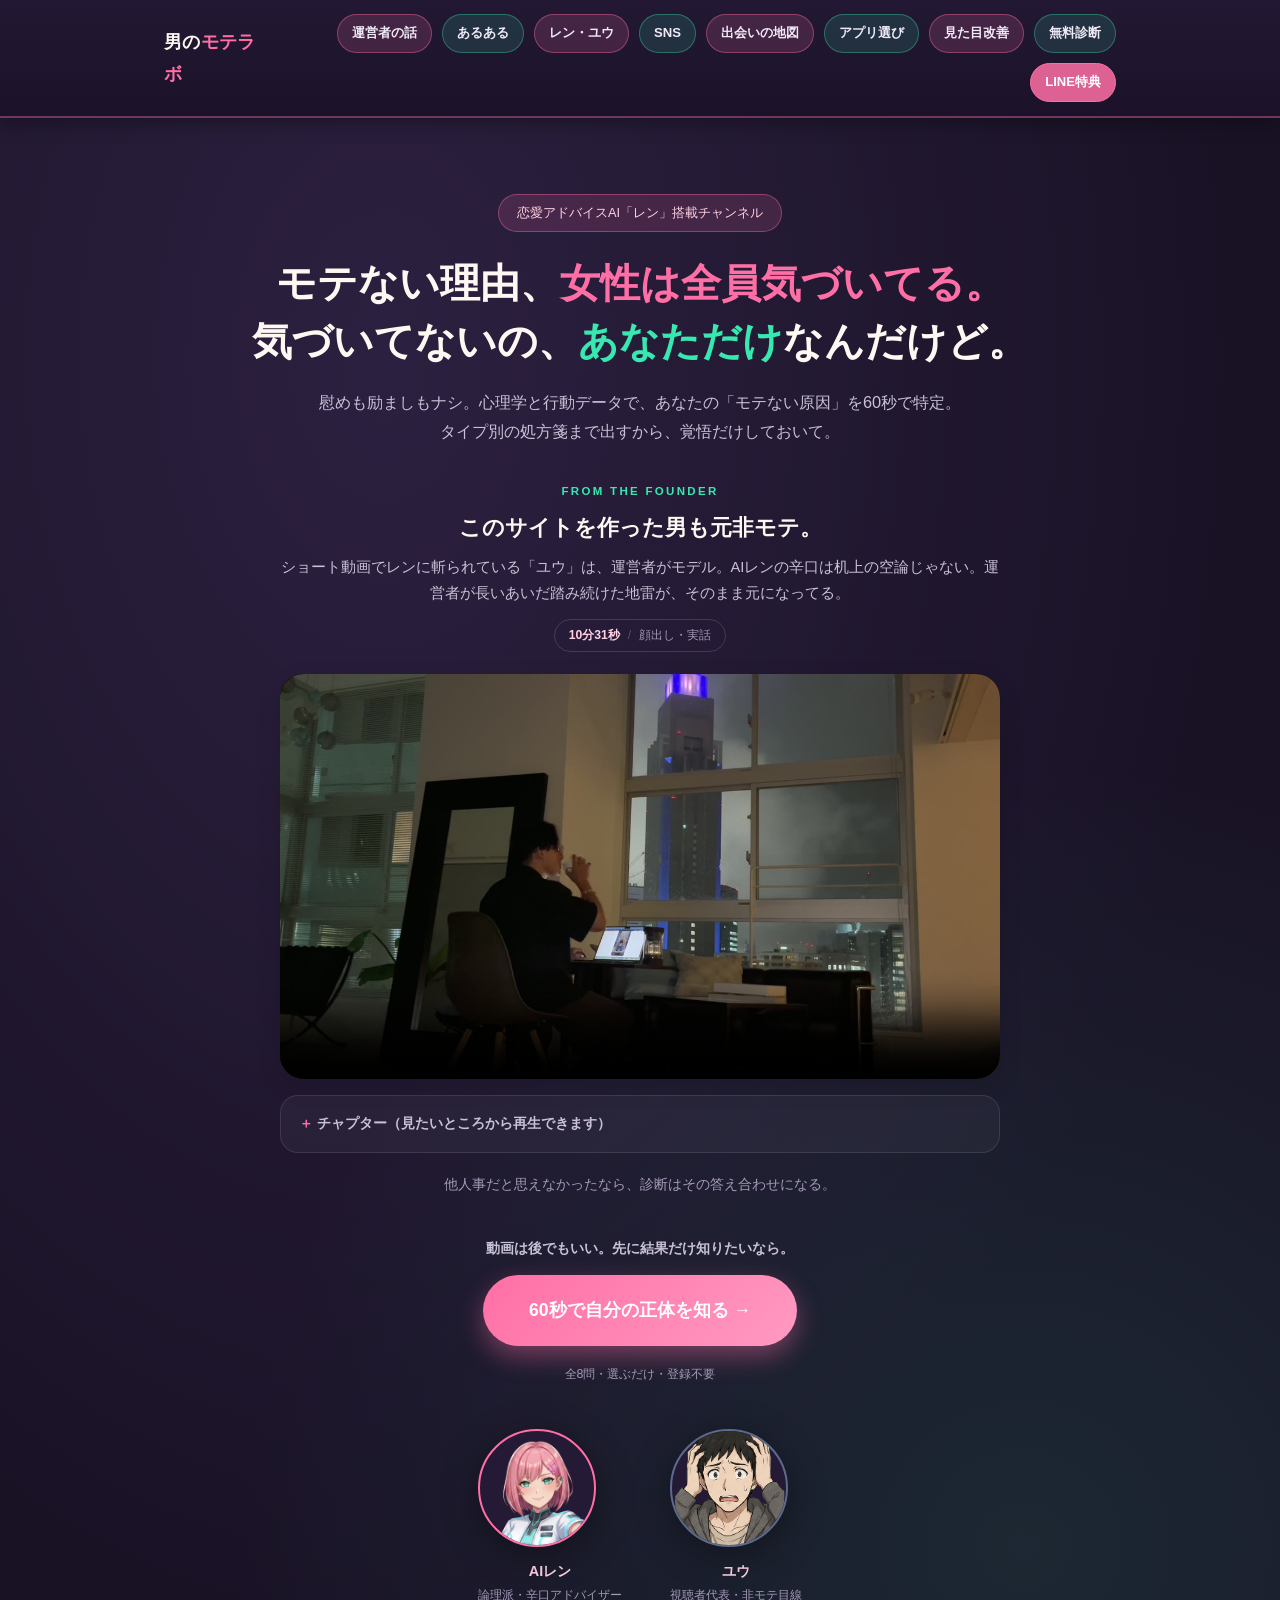
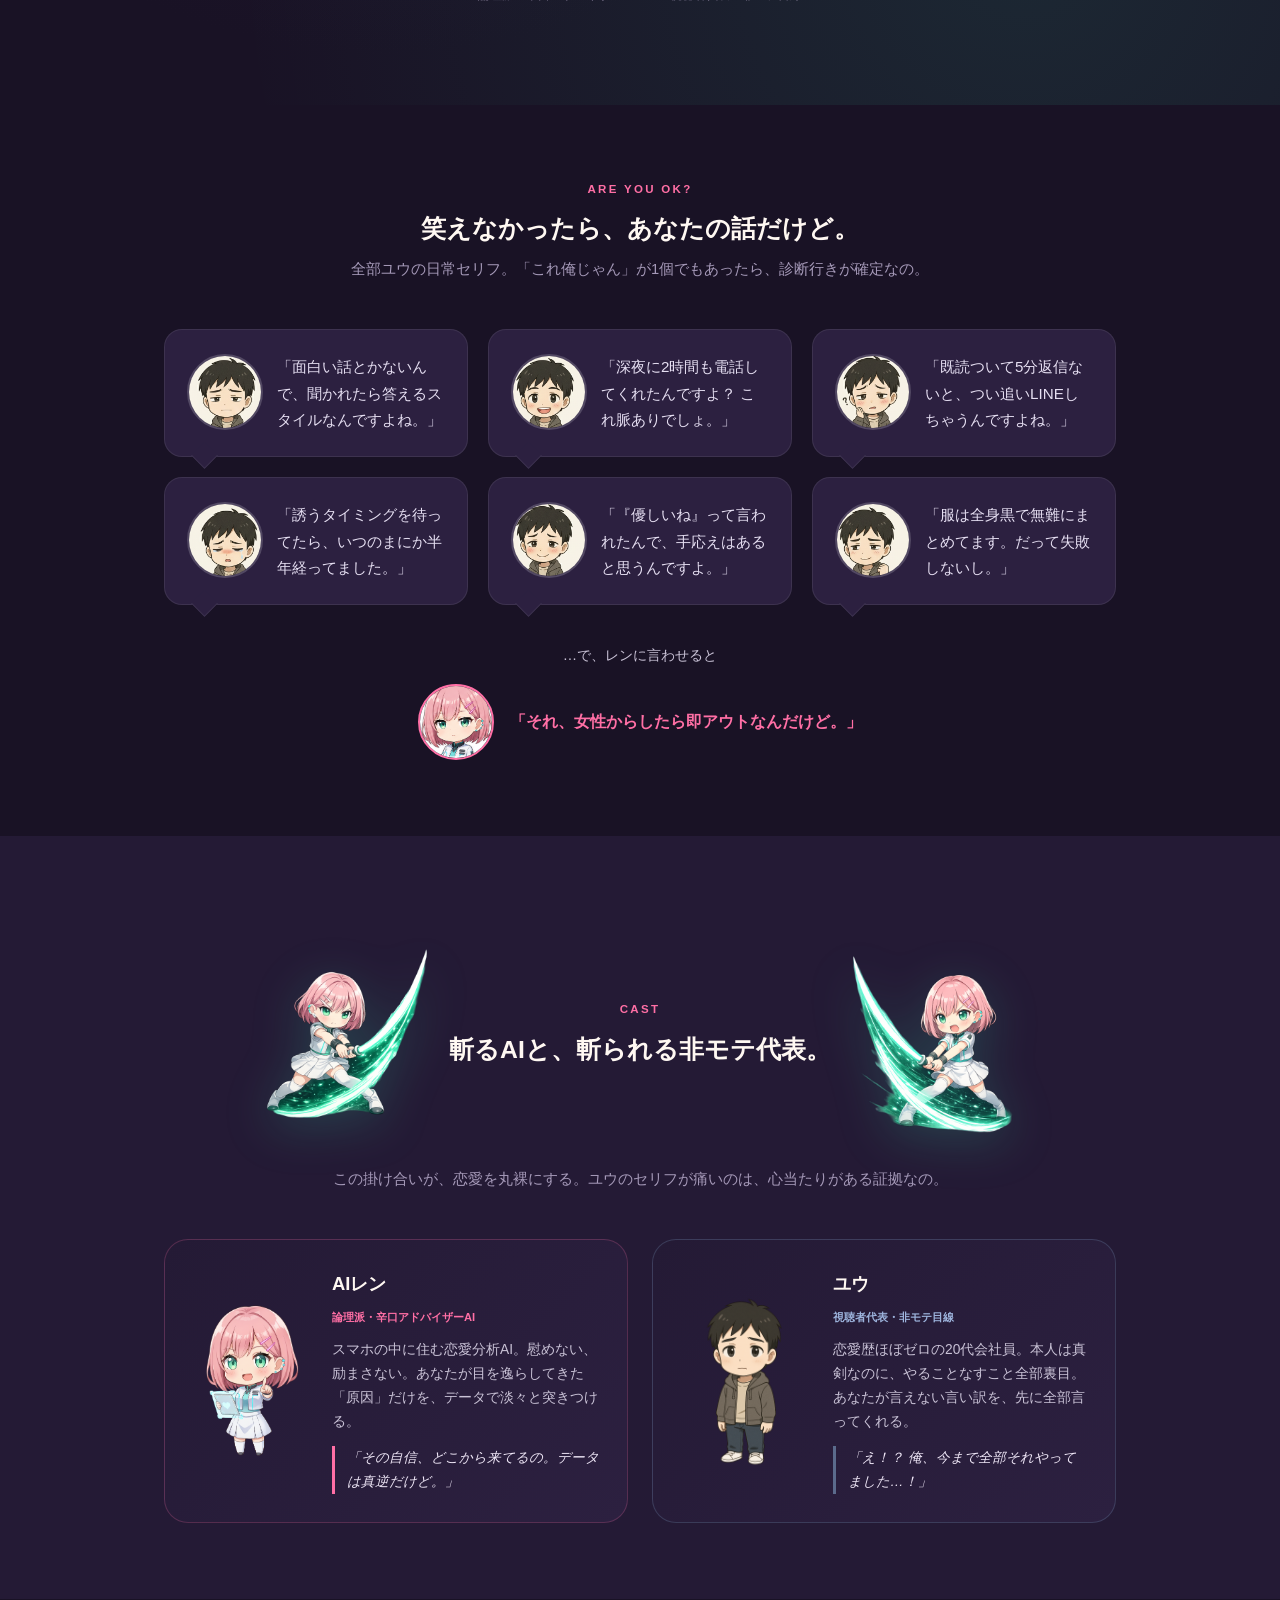
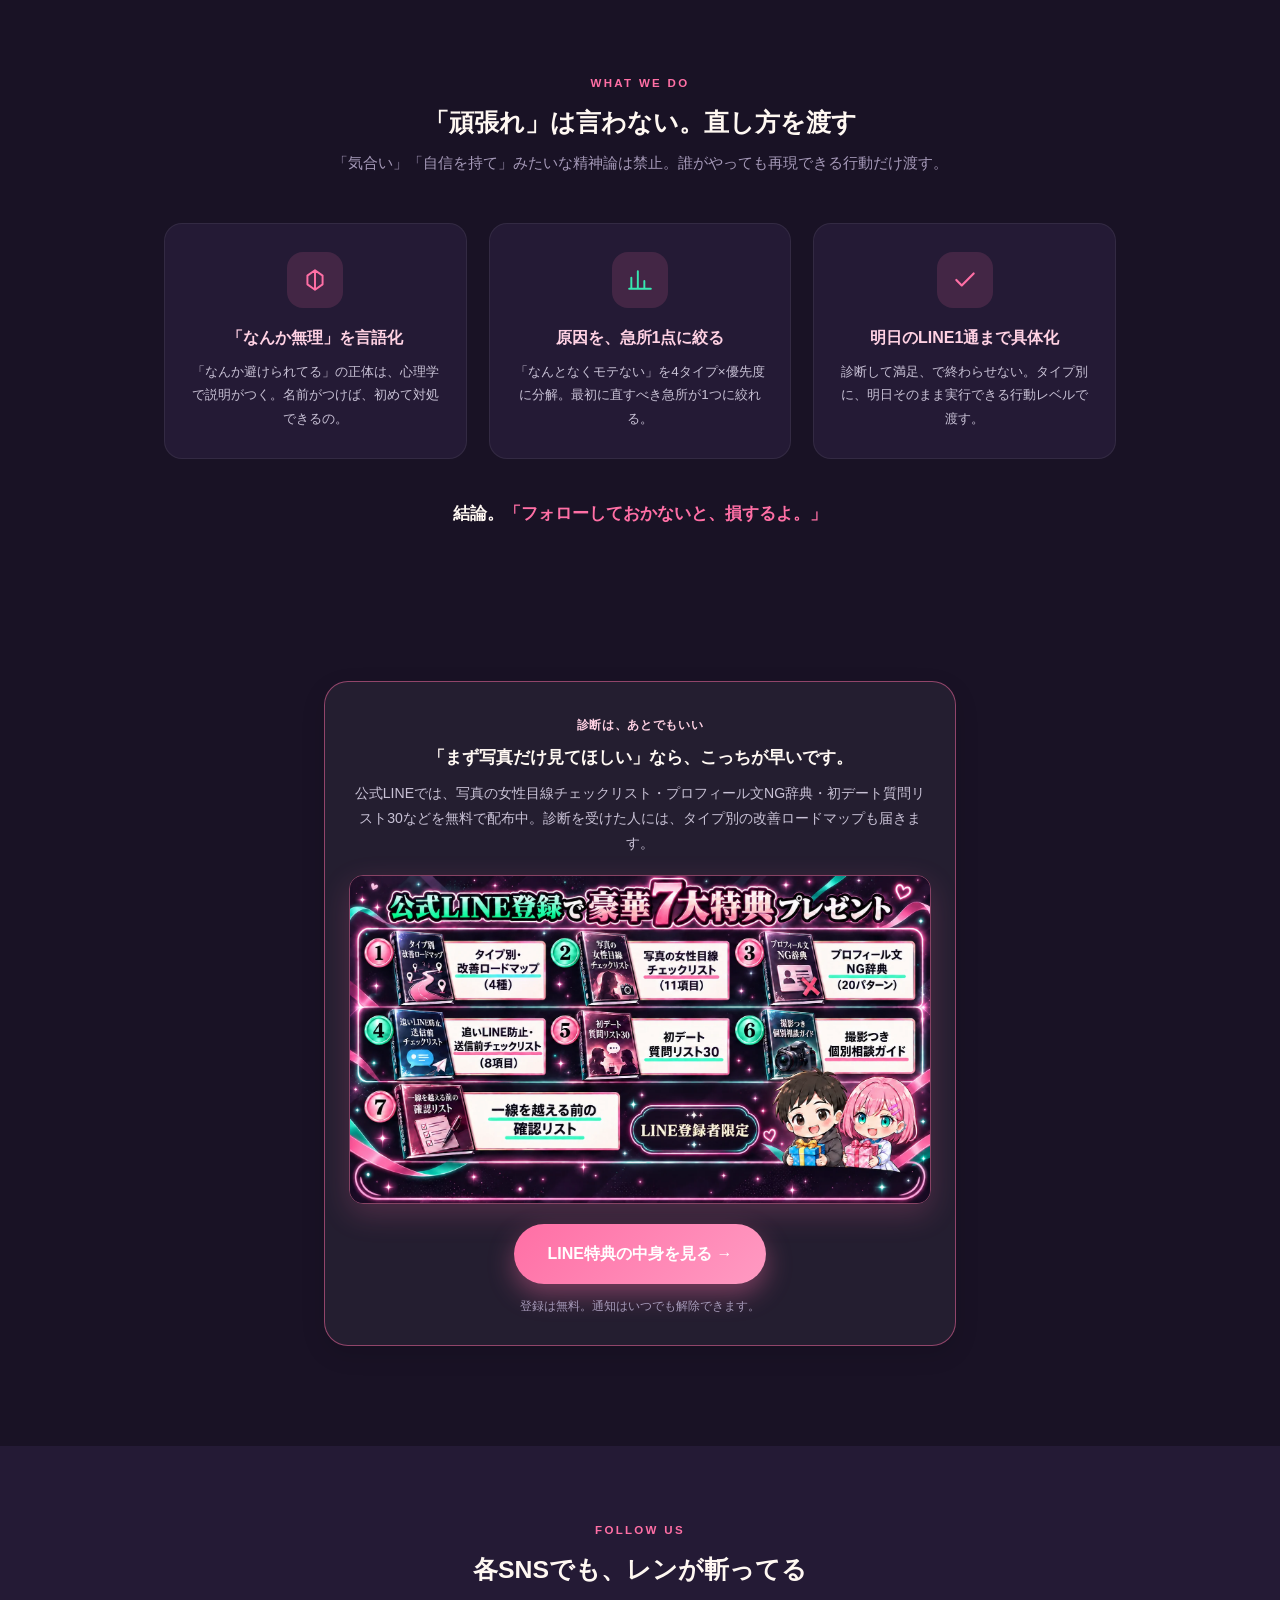
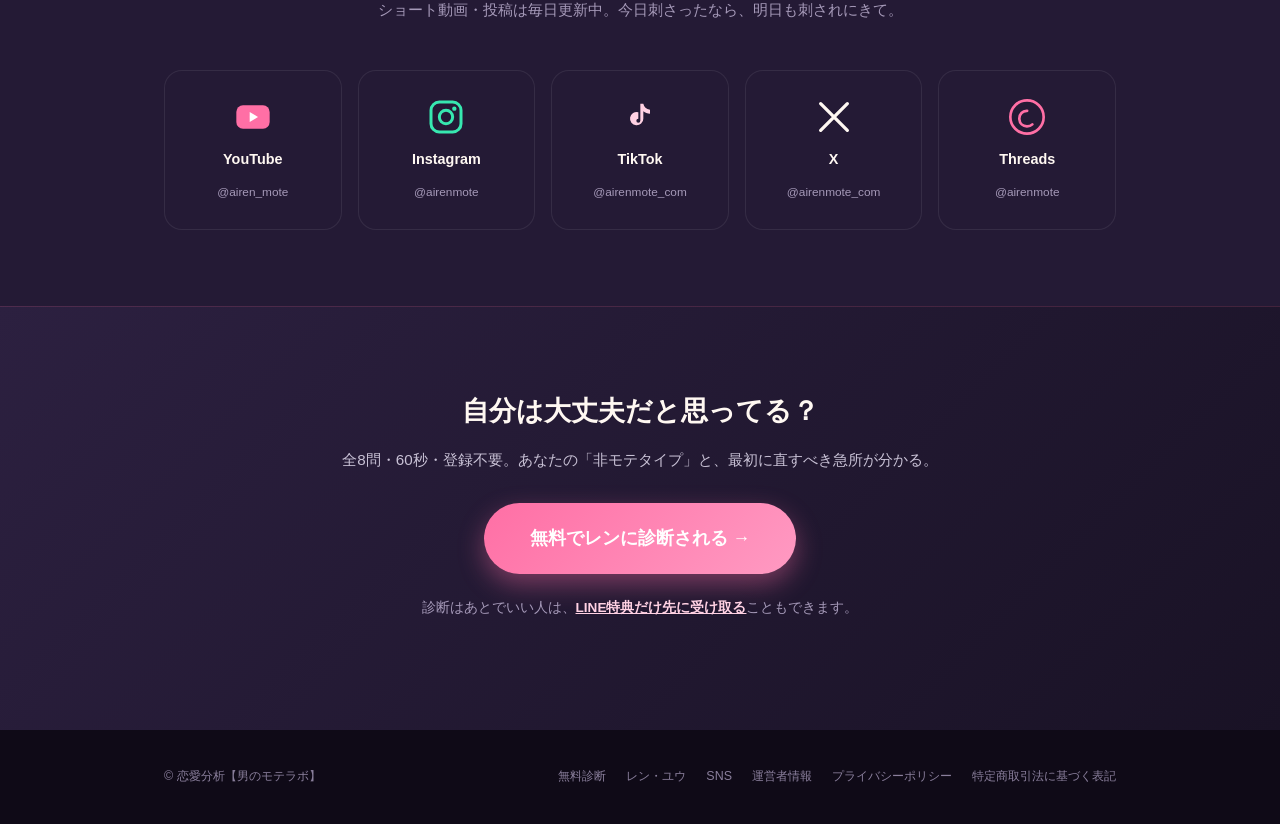
==== commit af49a8ee: "動画の視聴計測を追加（再生開始・25/50/75%・完了・途中離脱） analytics.js に <video> の視聴イベント送信を追加。既存のクリック計測には手を入れていない。 実再生秒数（早送" ====
--- a/index.html
+++ b/index.html
@@ -292,6 +292,6 @@
   })();
 </script>
 
-<script src="analytics.js?v=20260902b" defer></script>
+<script src="analytics.js?v=20260916" defer></script>
 </body>
 </html>
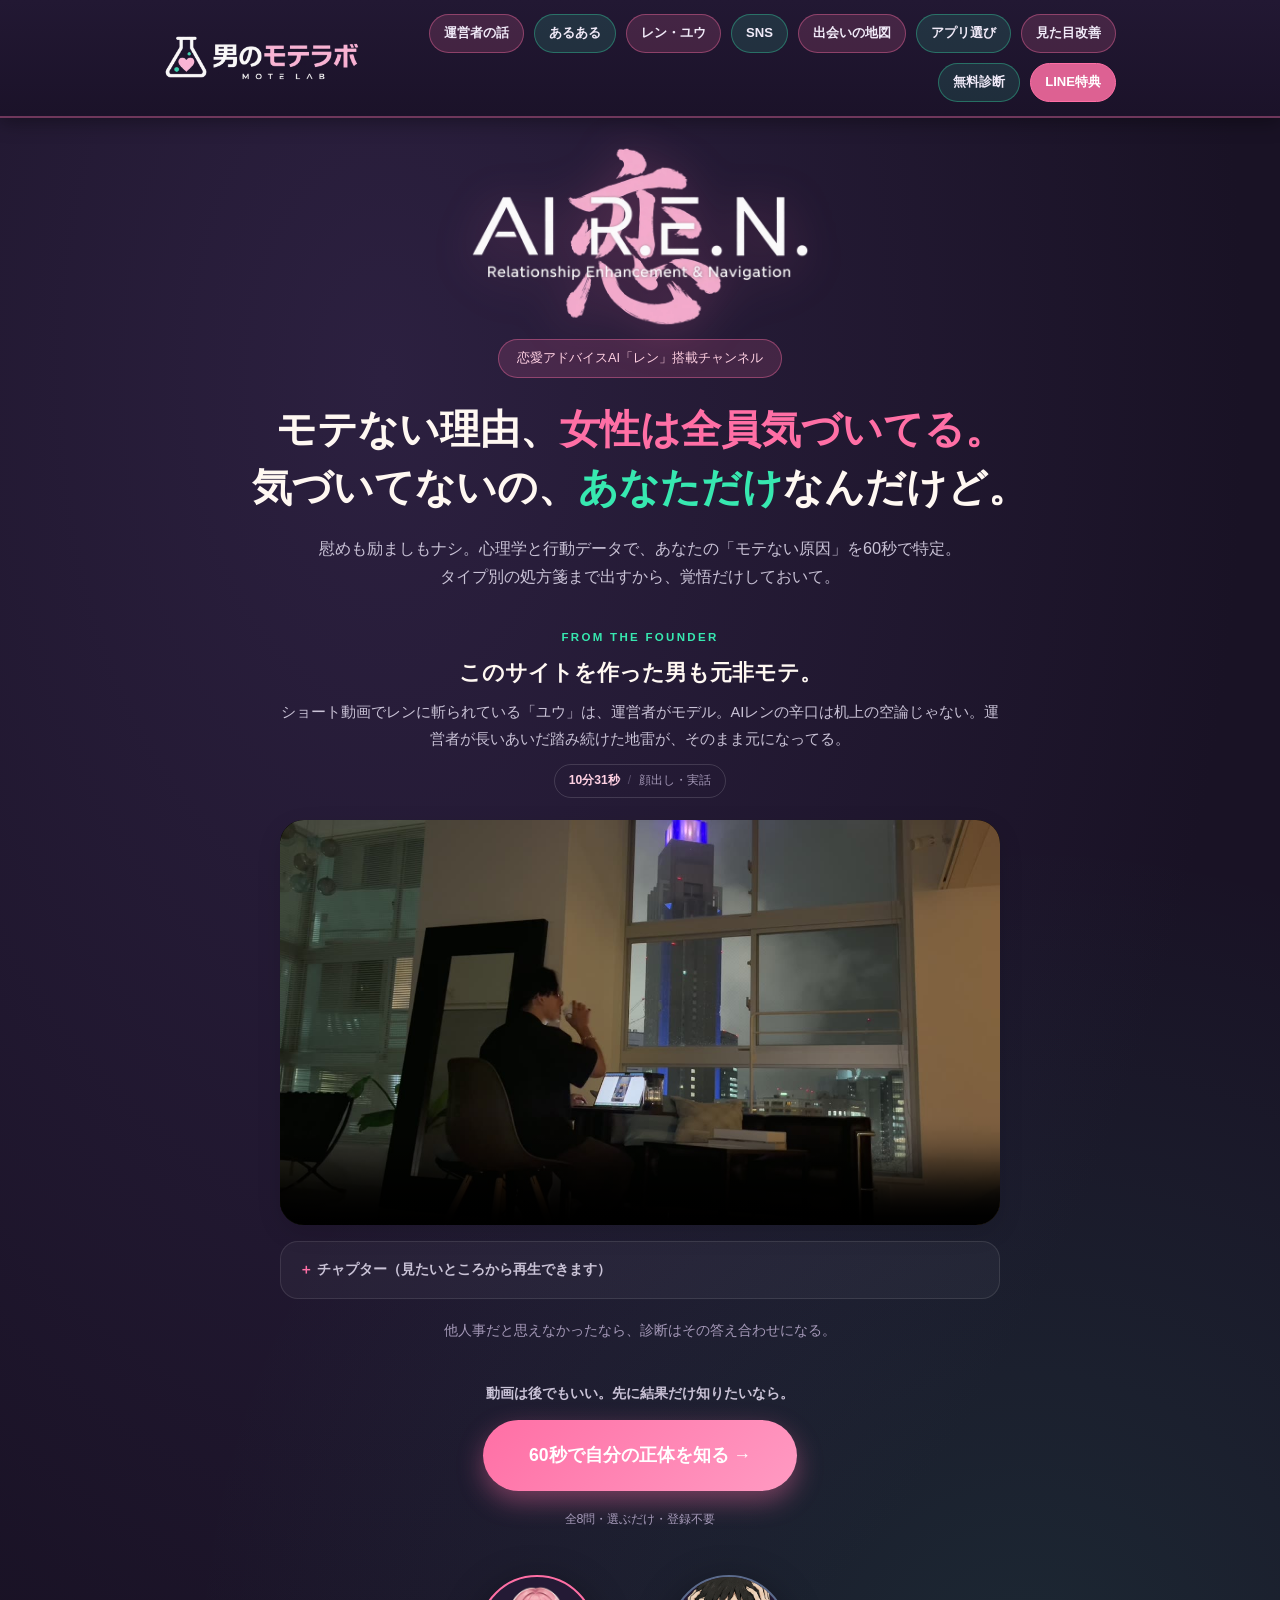
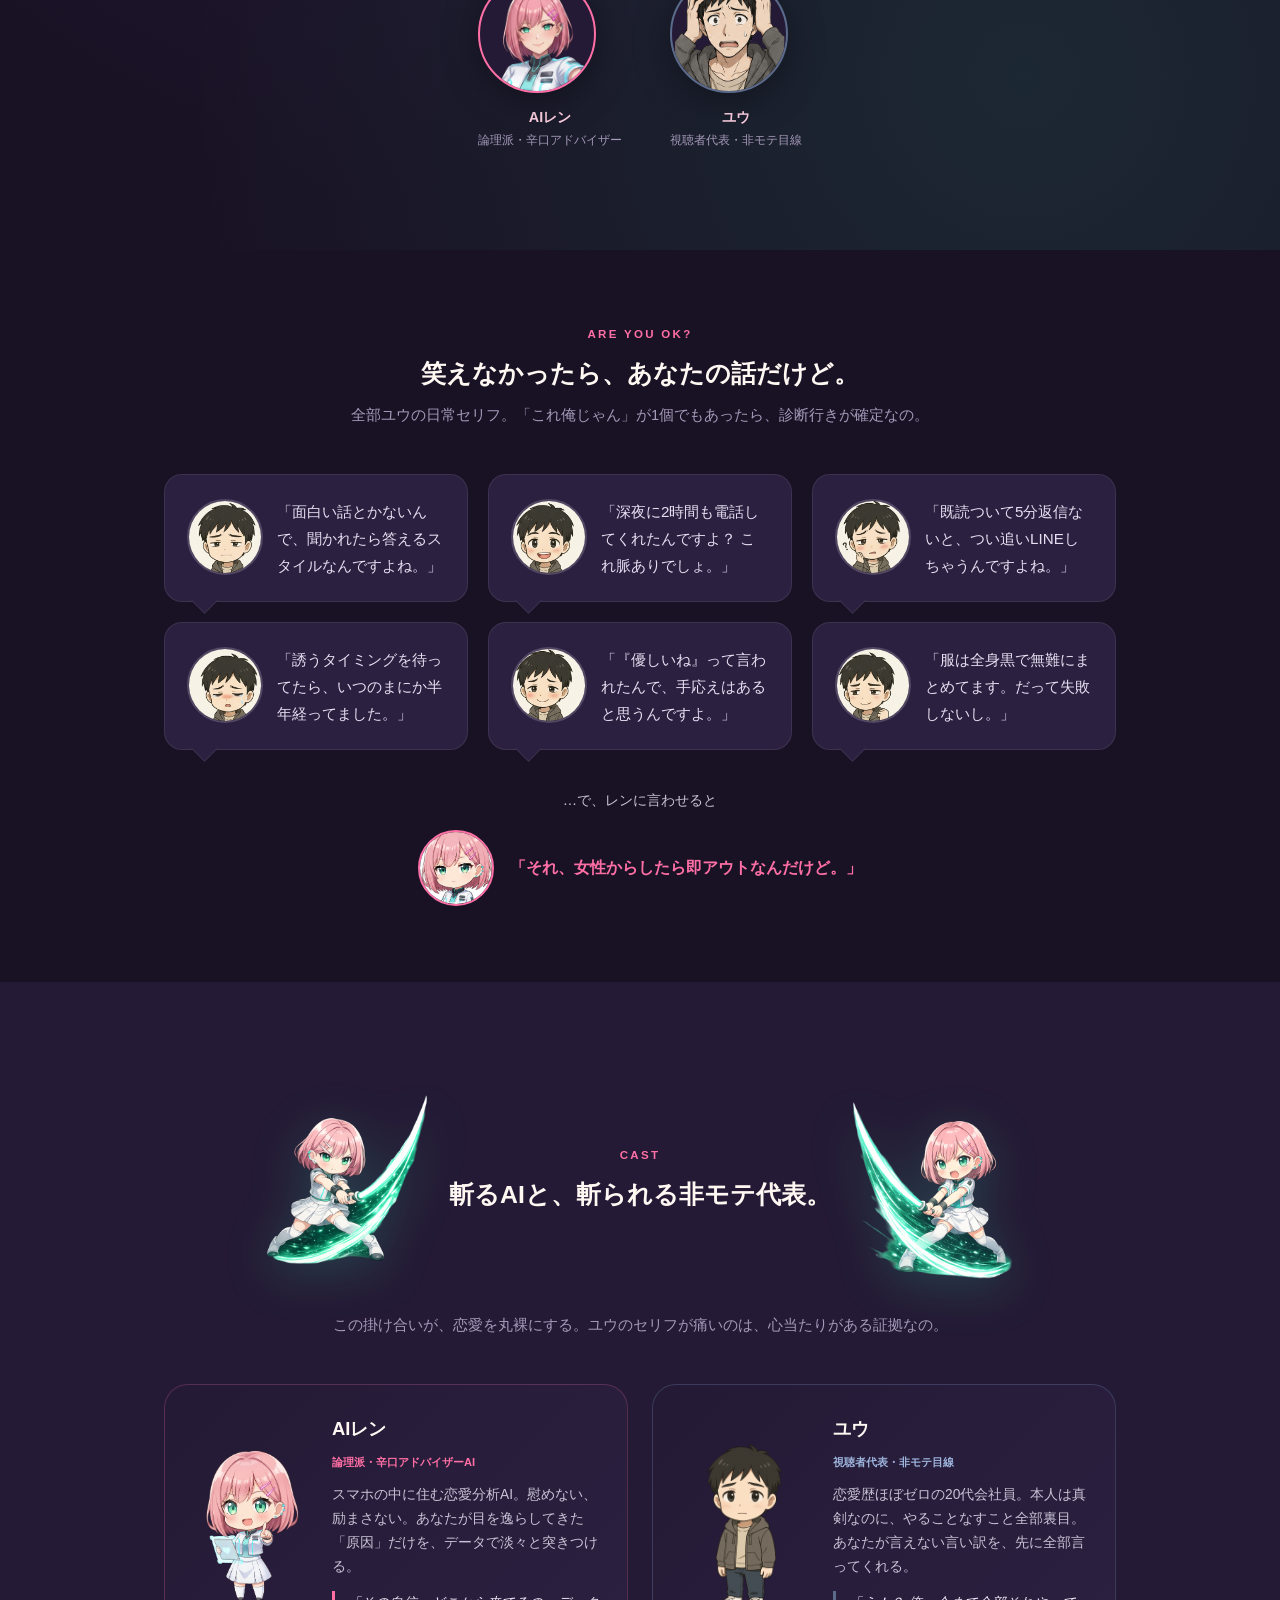
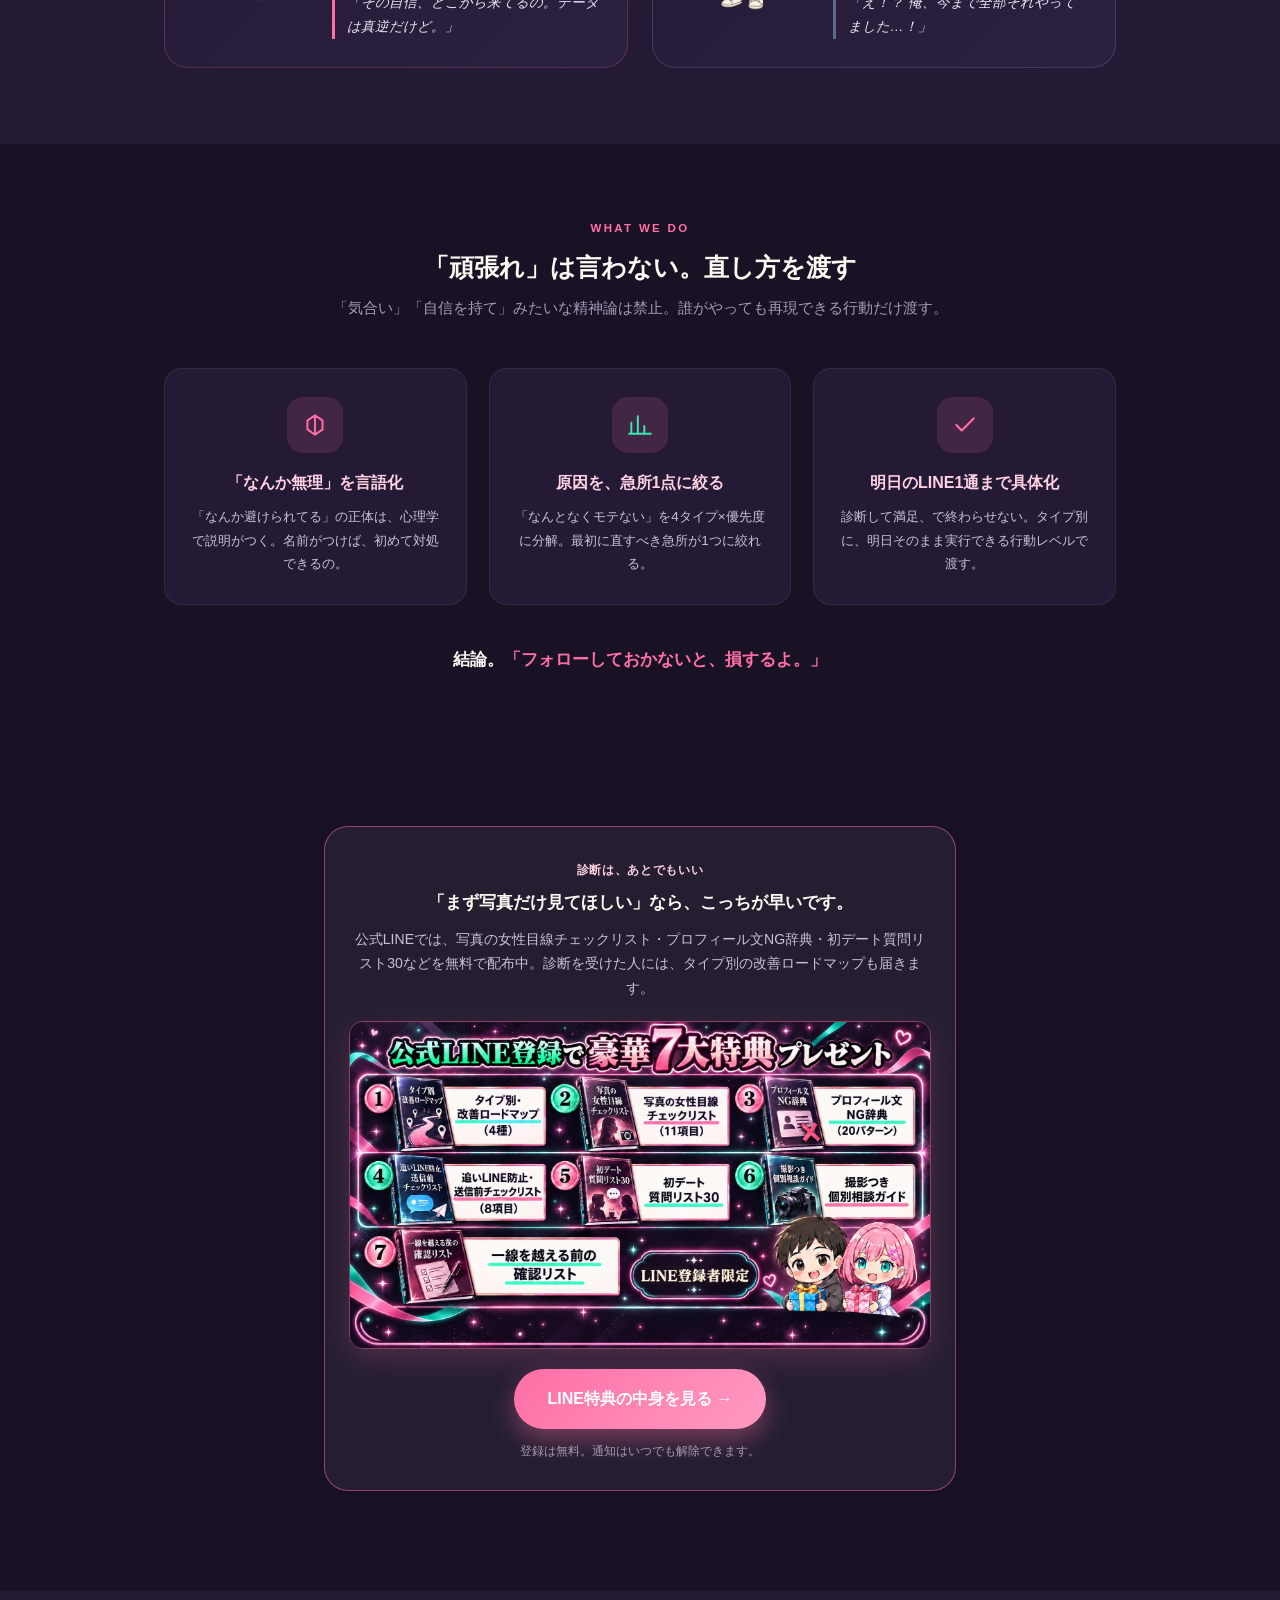
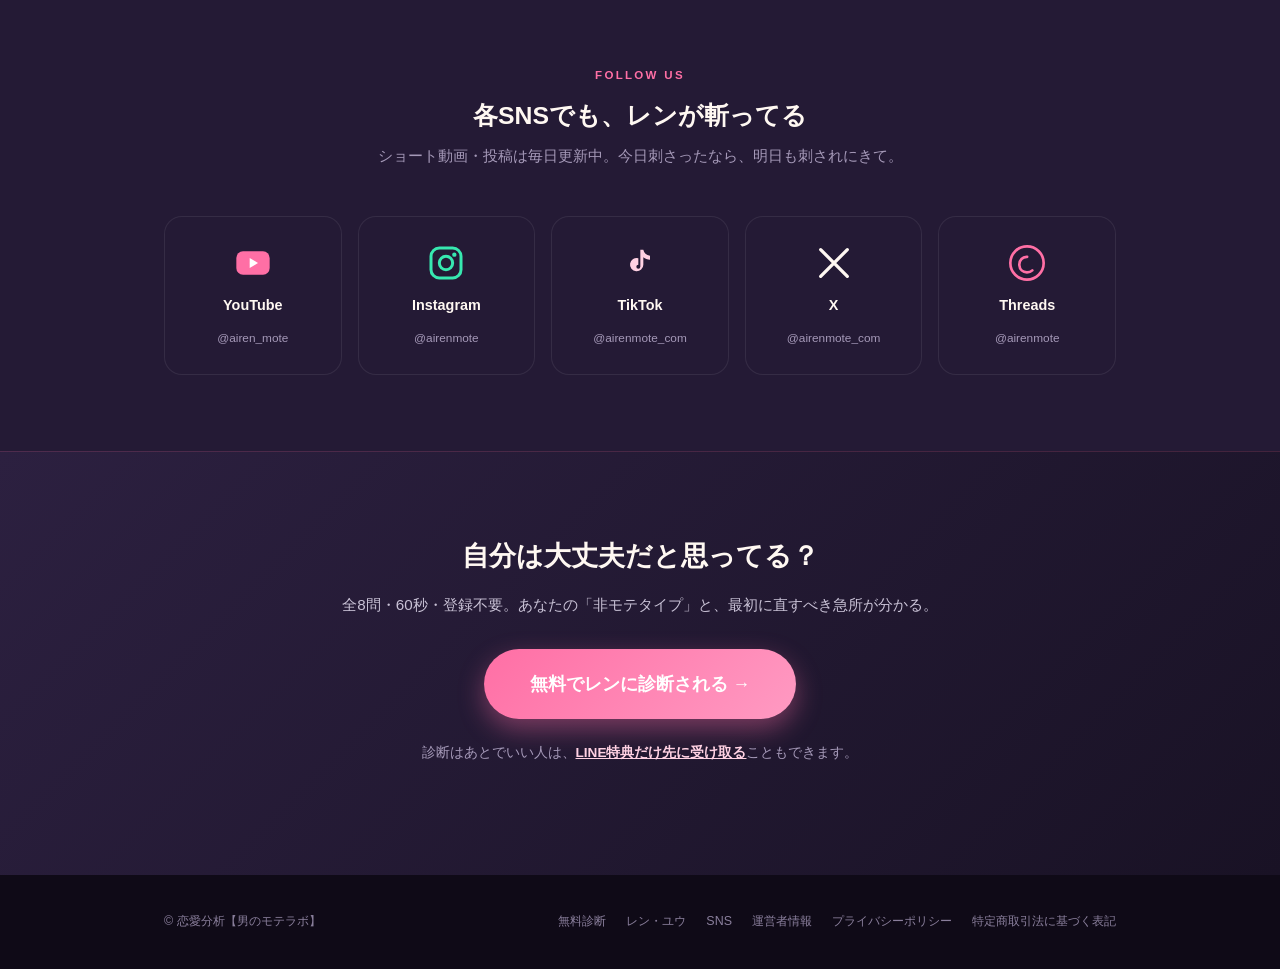
==== commit fffc3dcc: "新ロゴを導入：ヘッダーを画像ロゴに、トップにAI R.E.N.ロゴを追加 - 全11ページのヘッダーの文字ロゴを「男のモテラボ」画像ロゴに置き換え   - 暗いヘッダー（トップ・診断）は白版、白いヘッ" ====
--- a/index.html
+++ b/index.html
@@ -6,13 +6,18 @@
 <title>恋愛分析【男のモテラボ】AIレン｜その非モテ、60秒でズバッと診断</title>
 <link rel="canonical" href="https://airenmote.com/">
 <meta name="description" content="心理学・行動科学ベースで「なぜモテないか」を言語化。AIレンが辛口で診断・改善アクションまでナビゲート。まずは60秒の無料診断から。">
-<link rel="stylesheet" href="style.css?v=20260916a">
+<link rel="stylesheet" href="style.css?v=20260926b">
 </head>
 <body>
 
 <header class="site-header">
   <div class="container">
-    <a href="/" class="logo">男の<span>モテラボ</span></a>
+    <a href="/" class="logo logo-img" aria-label="男のモテラボ トップへ">
+      <picture>
+        <source srcset="images/logo-motelab.webp?v=20260926" type="image/webp">
+        <img src="images/logo-motelab.png?v=20260926" alt="男のモテラボ MOTE LAB" width="640" height="150">
+      </picture>
+    </a>
     <nav class="nav-links">
       <a href="#video">運営者の話</a>
       <a href="#aruaru">あるある</a>
@@ -28,8 +33,14 @@
 </header>
 
 <!-- ヒーロー -->
-<section class="hero">
-  <div class="container">
+<section class="hero hero--logo">
+  <div class="container">
+    <div class="hero-airen">
+      <picture>
+        <source srcset="images/logo-airen.webp?v=20260926" type="image/webp">
+        <img src="images/logo-airen.png?v=20260926" alt="AI R.E.N. 恋 Relationship Enhancement &amp; Navigation" width="720" height="384">
+      </picture>
+    </div>
     <span class="tagline">恋愛アドバイスAI「レン」搭載チャンネル</span>
     <h1>モテない理由、<span class="accent">女性は全員気づいてる。</span><br>気づいてないの、<span class="em">あなただけ</span>なんだけど。</h1>
     <p class="sub">慰めも励ましもナシ。心理学と行動データで、あなたの「モテない原因」を60秒で特定。<br>タイプ別の処方箋まで出すから、覚悟だけしておいて。</p>
--- a/style.css
+++ b/style.css
@@ -687,3 +687,17 @@
 @media (max-width:600px){
   .tokuten-banner{ margin-bottom:16px; border-radius:12px; }
 }
+
+/* ---------- 新ロゴ（2026-09-26） ---------- */
+.logo-img{ display:block; line-height:0; flex-shrink:0; }
+.logo-img img{ height:46px; width:auto; }
+.hero--logo{ padding-top:28px; }
+.hero-airen{ margin:0 auto 12px; width:min(340px, 78%); }
+.result-header .logo-img img{ height:40px; }
+.hero-airen img{ width:100%; height:auto; filter:drop-shadow(0 6px 22px rgba(255,111,165,.25)); }
+@media (max-width:560px){
+  .logo-img{ width:auto; }
+  .logo-img img{ height:36px; }
+  .result-header .logo-img img{ height:32px; }
+  .hero-airen{ width:min(250px, 70%); margin-bottom:10px; }
+}
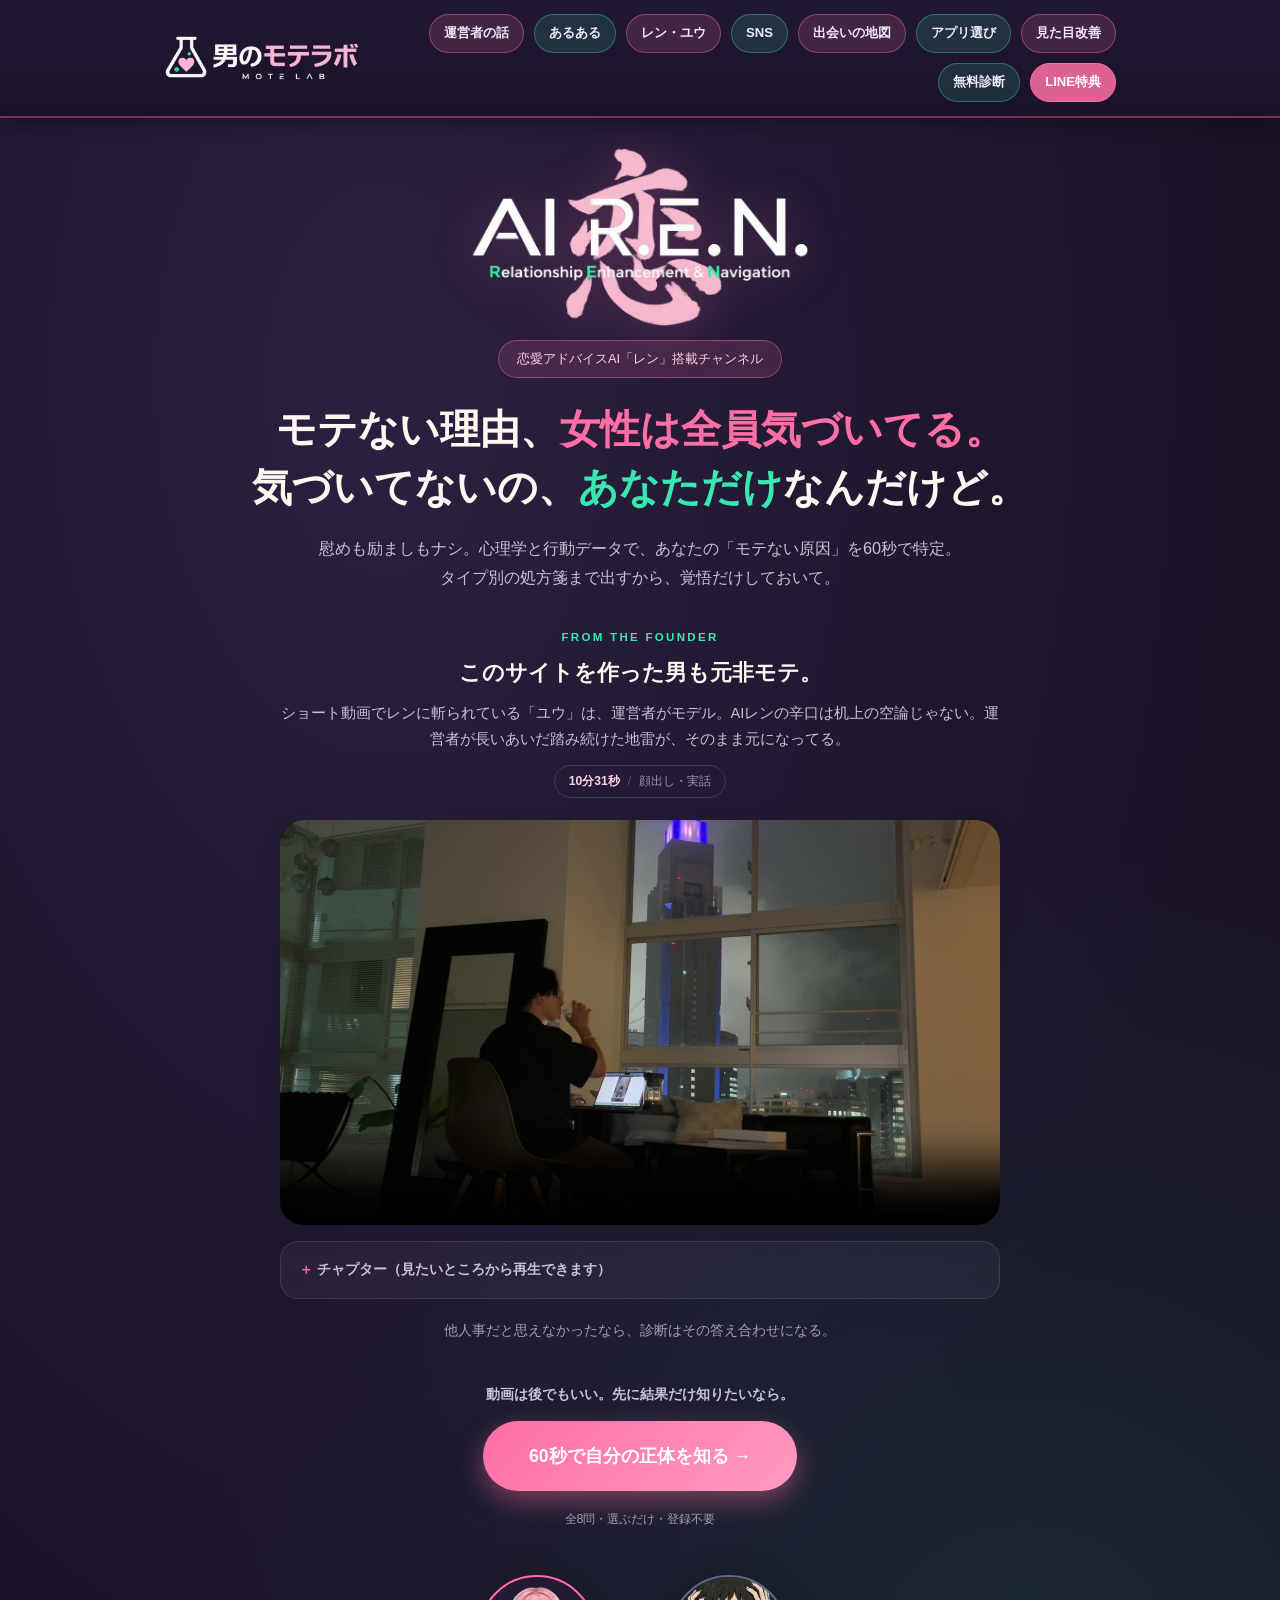
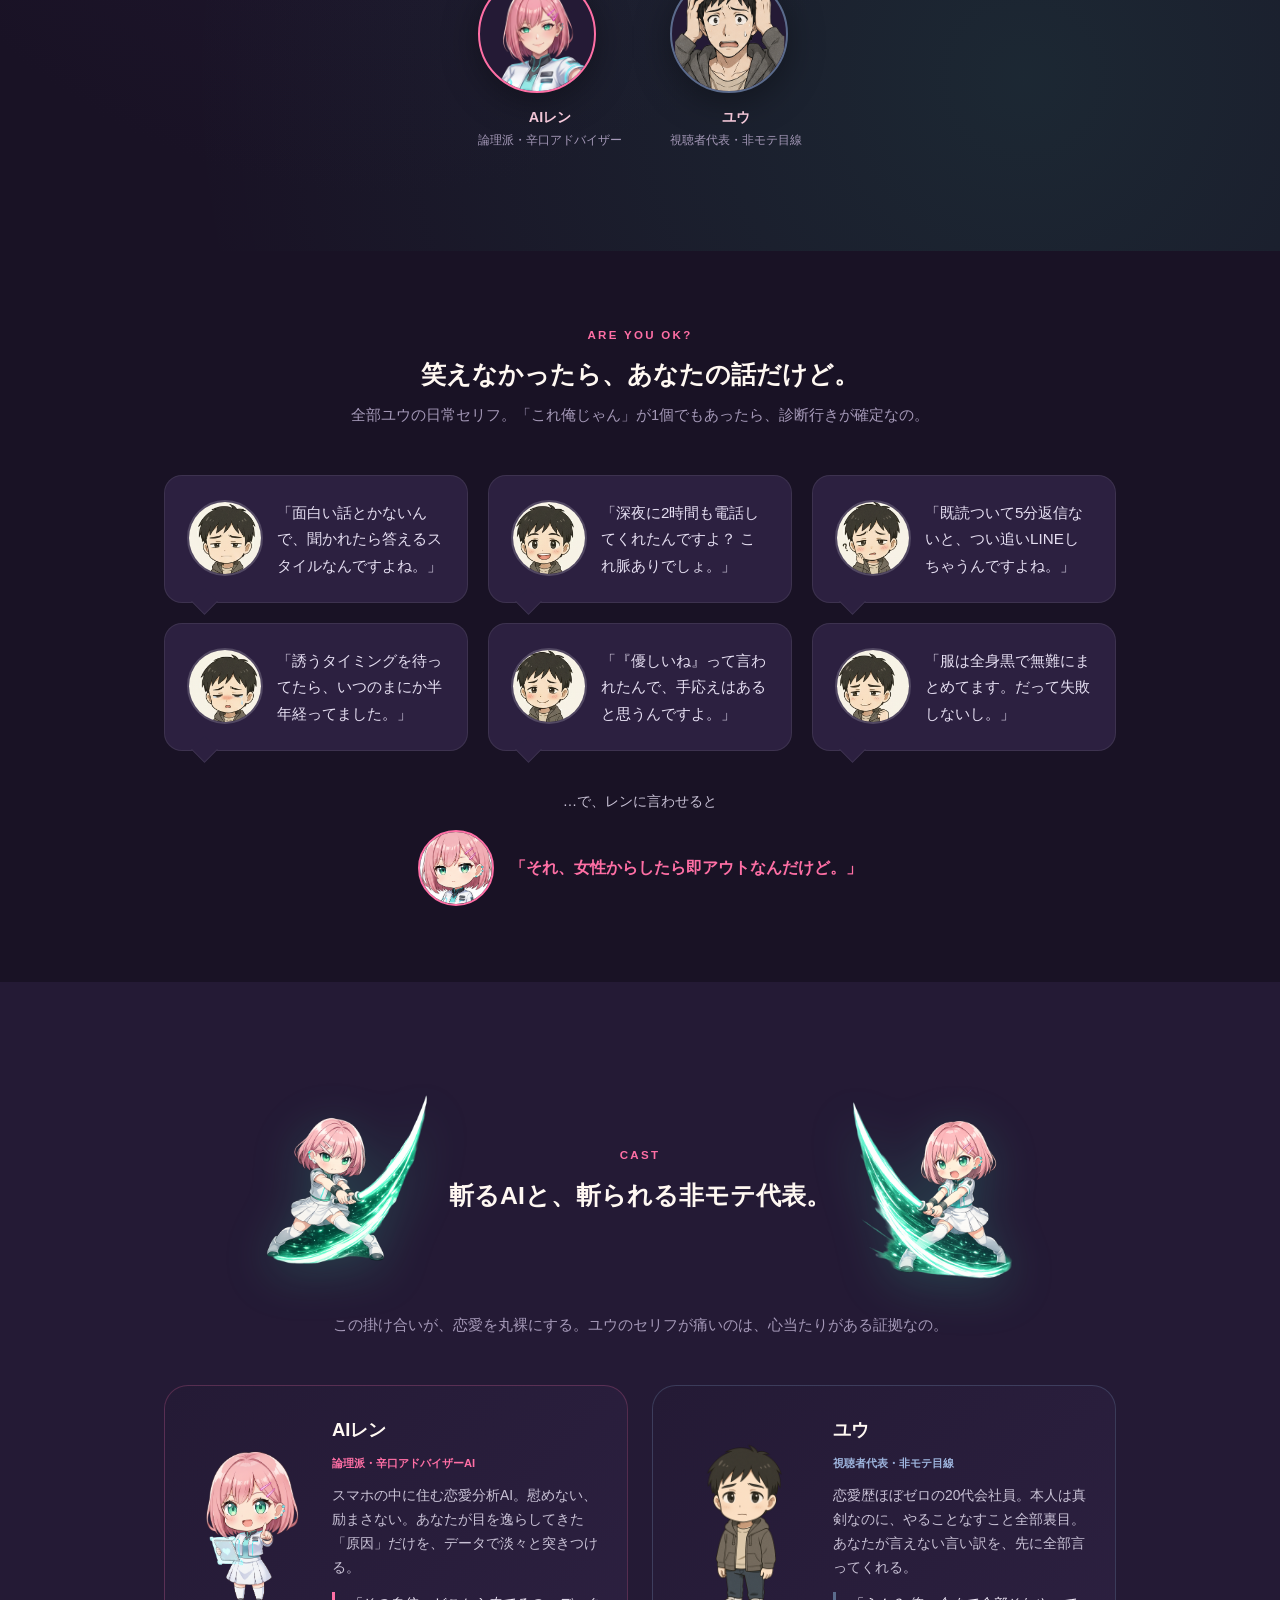
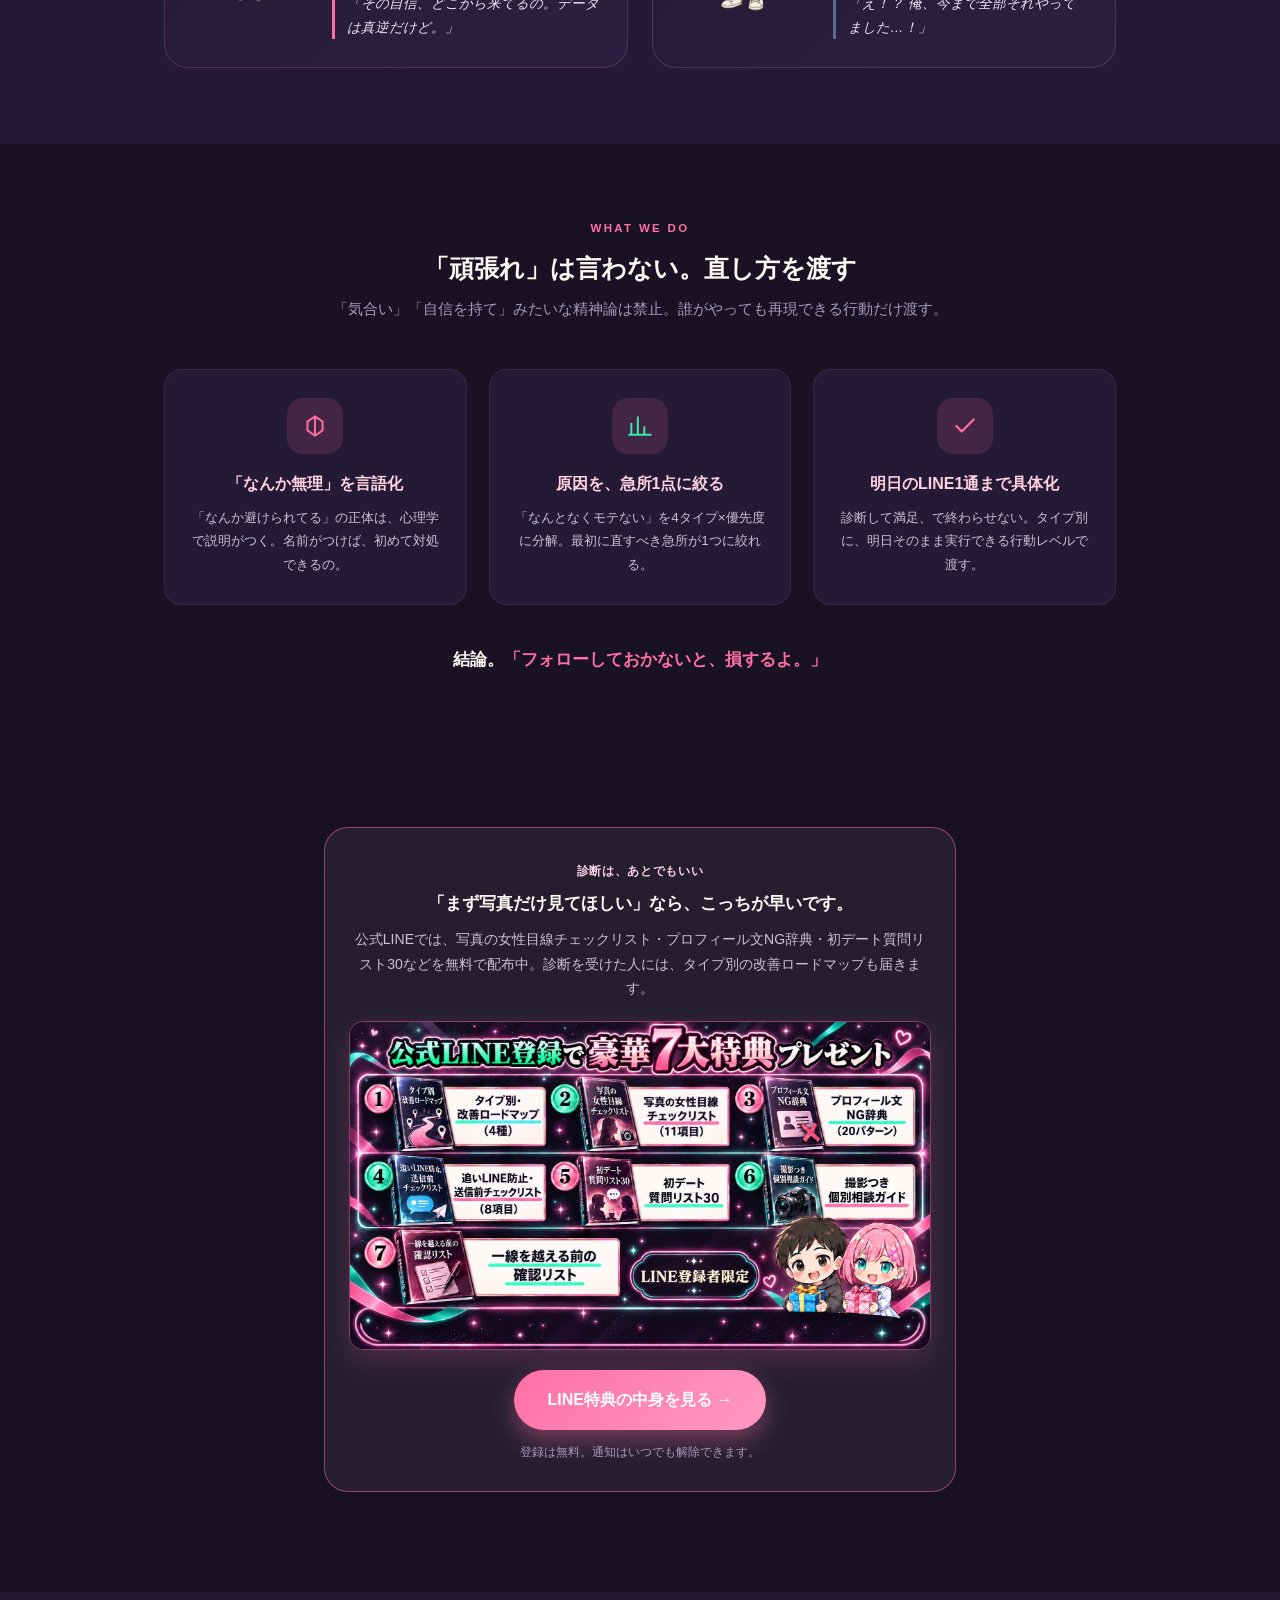
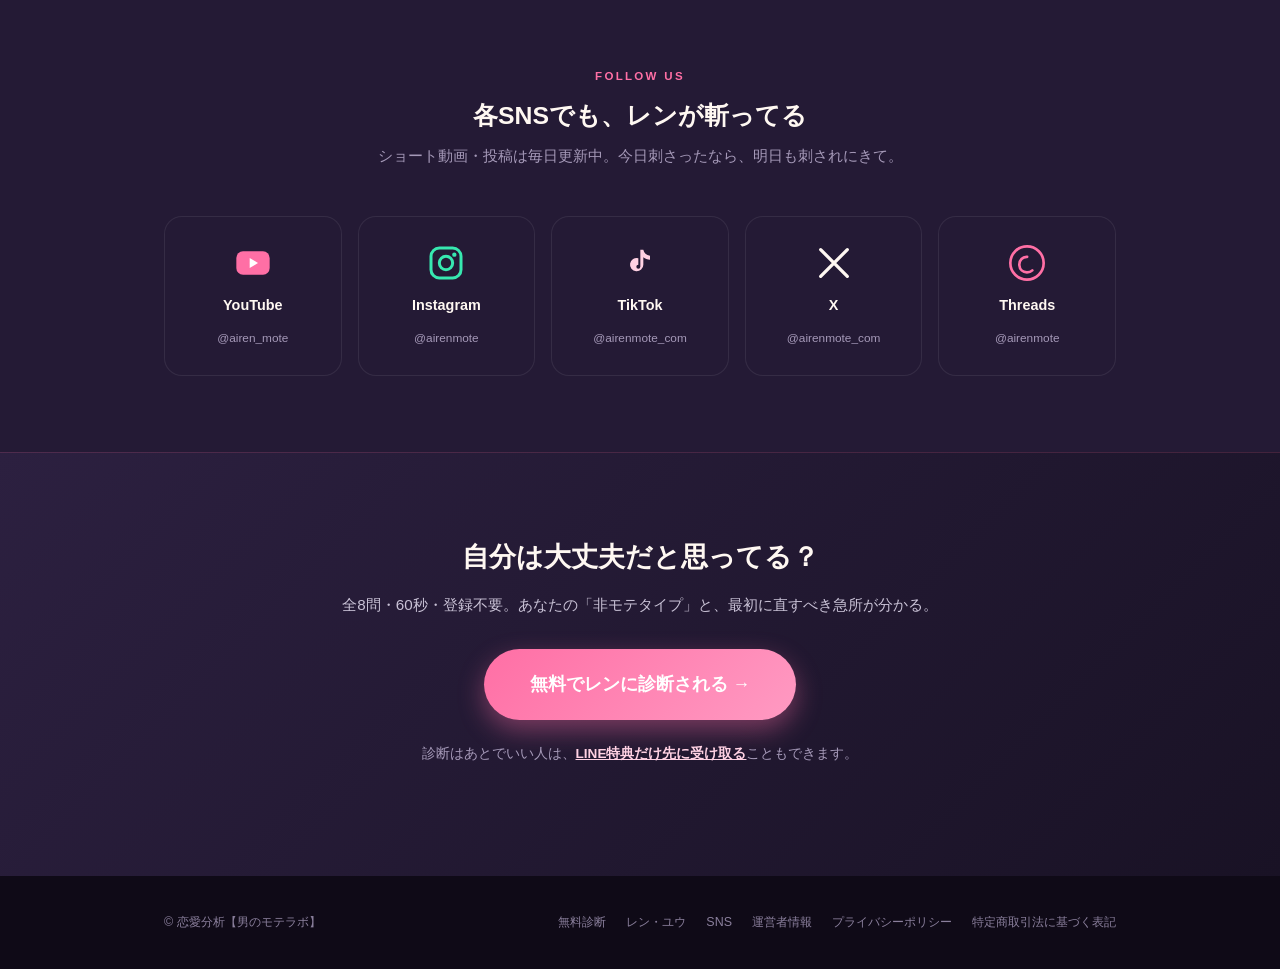
==== commit da4d72bf: "AI R.E.N.ロゴをカラー変更版に差し替え（R・E・Nの頭文字をエメラルドに） - images/logo-airen.webp / .png を新版に置き換え - index.html の画像キ" ====
--- a/index.html
+++ b/index.html
@@ -7,6 +7,11 @@
 <link rel="canonical" href="https://airenmote.com/">
 <meta name="description" content="心理学・行動科学ベースで「なぜモテないか」を言語化。AIレンが辛口で診断・改善アクションまでナビゲート。まずは60秒の無料診断から。">
 <link rel="stylesheet" href="style.css?v=20260926b">
+<link rel="icon" href="/favicon.ico" sizes="48x48">
+<link rel="icon" href="/favicon-96x96.png" type="image/png" sizes="96x96">
+<link rel="apple-touch-icon" href="/apple-touch-icon.png">
+<link rel="manifest" href="/site.webmanifest">
+<meta name="theme-color" content="#191225">
 </head>
 <body>
 
@@ -37,8 +42,8 @@
   <div class="container">
     <div class="hero-airen">
       <picture>
-        <source srcset="images/logo-airen.webp?v=20260926" type="image/webp">
-        <img src="images/logo-airen.png?v=20260926" alt="AI R.E.N. 恋 Relationship Enhancement &amp; Navigation" width="720" height="384">
+        <source srcset="images/logo-airen.webp?v=20260928" type="image/webp">
+        <img src="images/logo-airen.png?v=20260928" alt="AI R.E.N. 恋 Relationship Enhancement &amp; Navigation" width="720" height="385">
       </picture>
     </div>
     <span class="tagline">恋愛アドバイスAI「レン」搭載チャンネル</span>
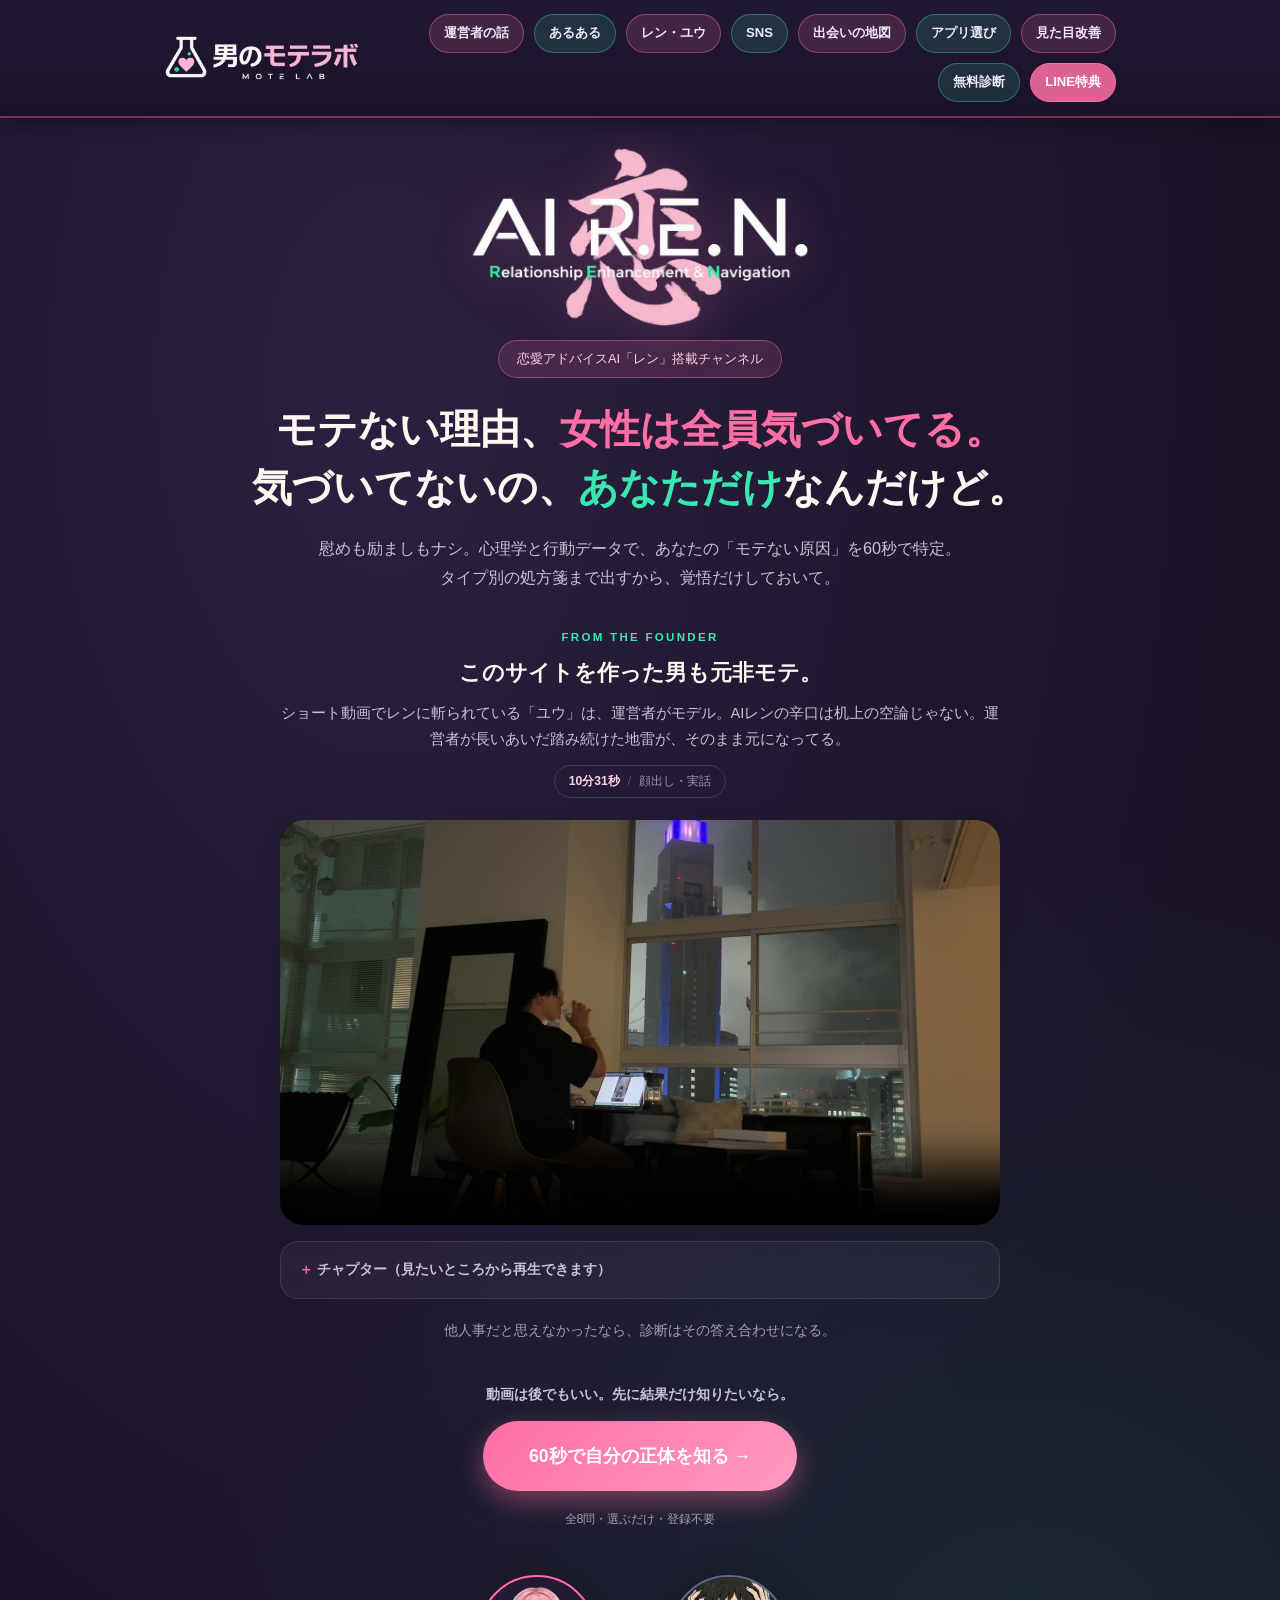
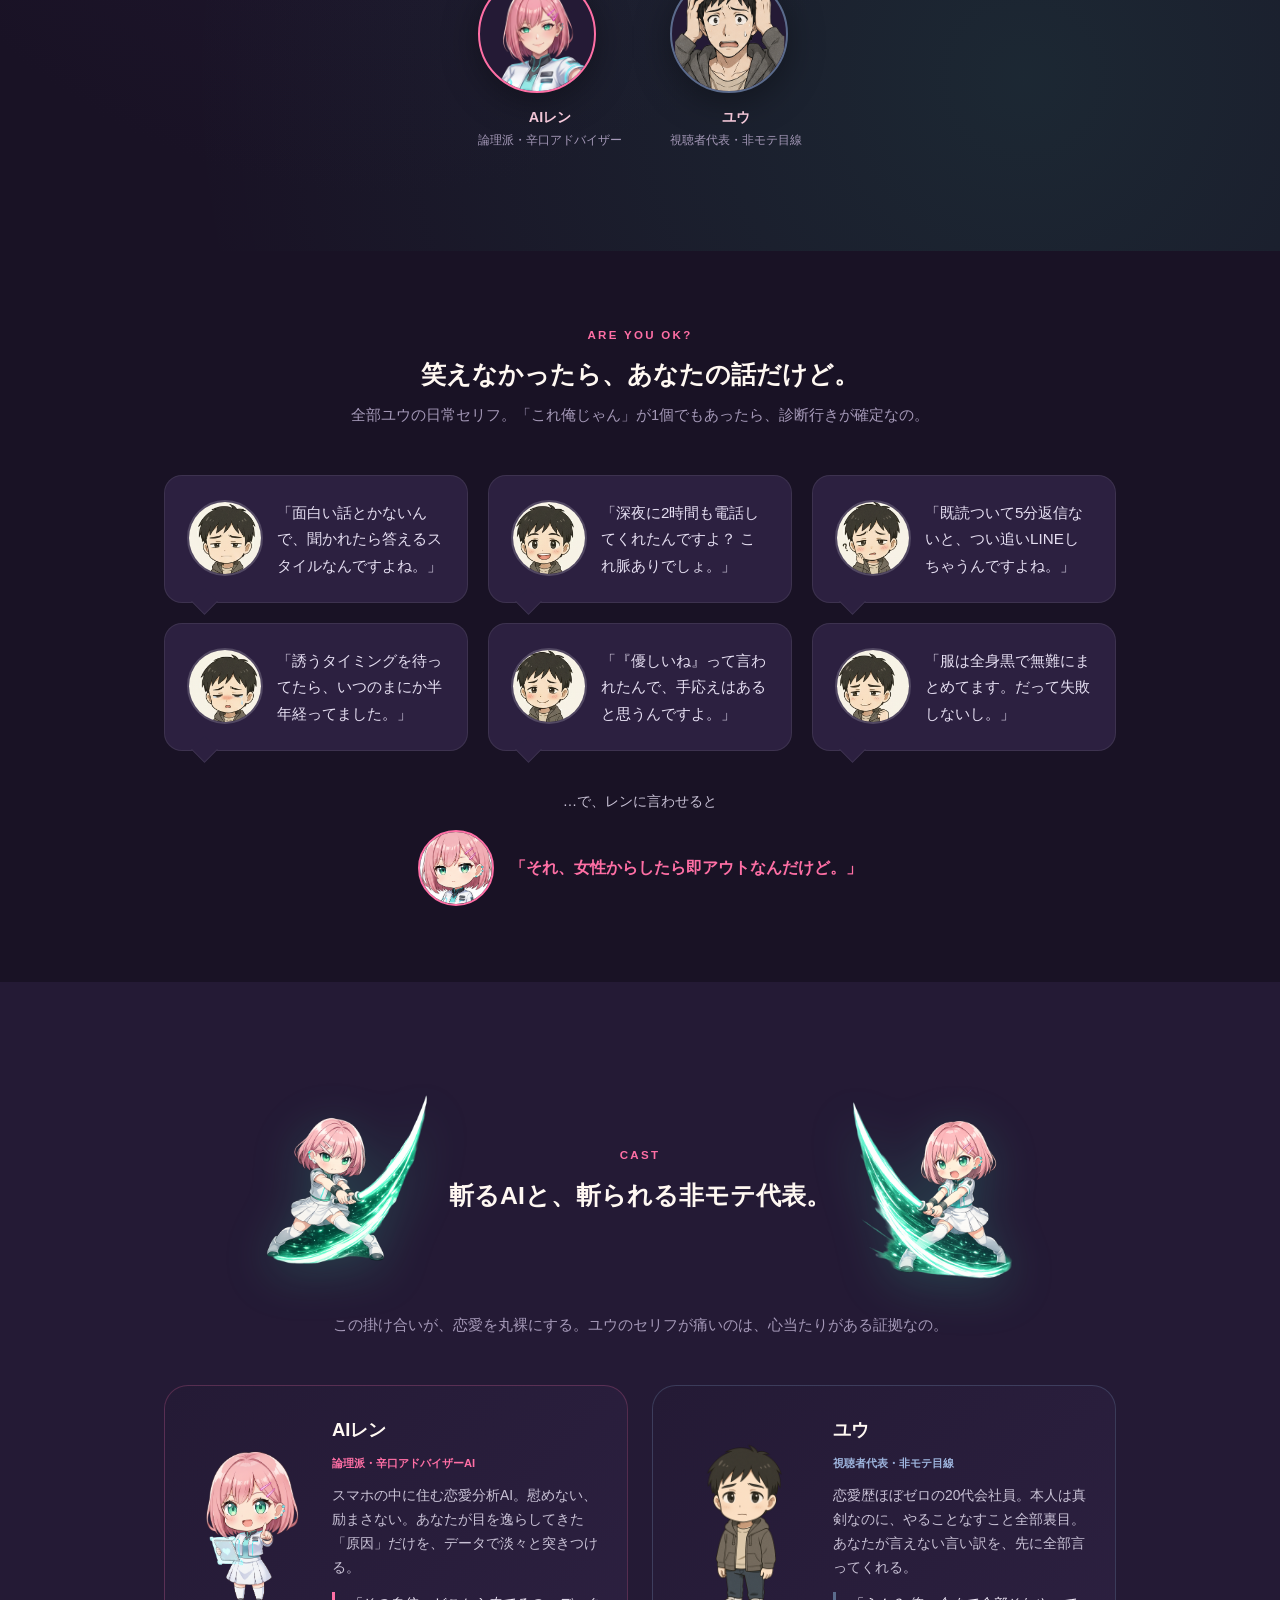
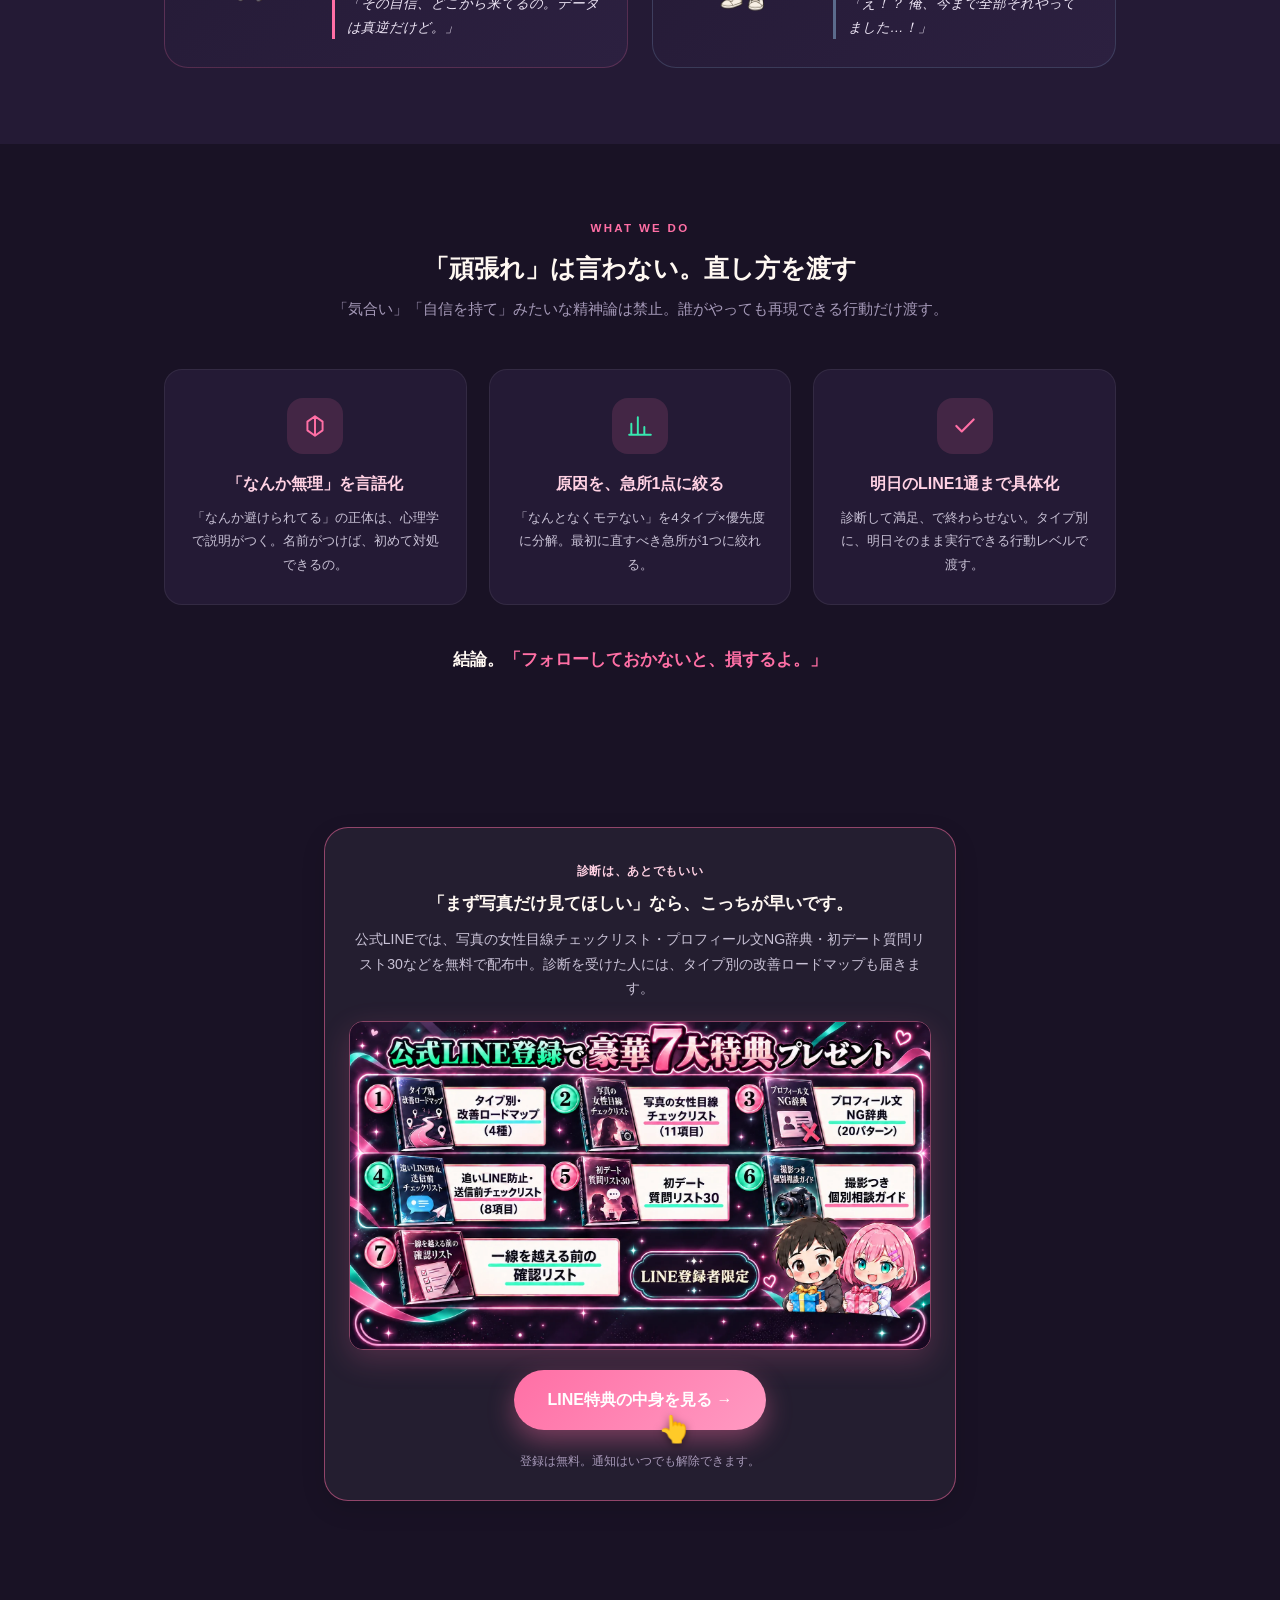
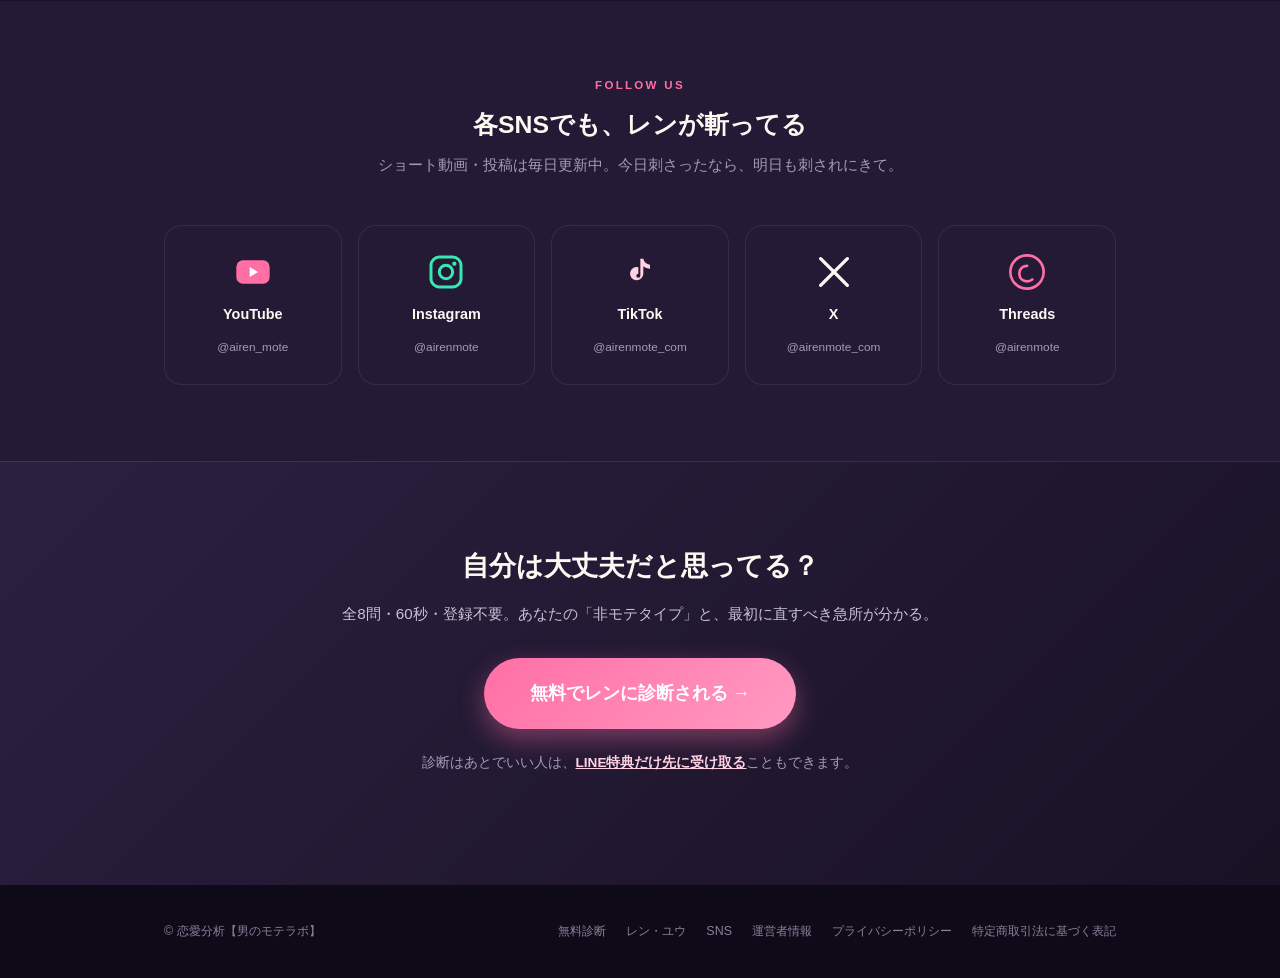
==== commit 2dd8c79d: "主要なLINE特典ボタン6か所に指タップ＋光るヒント、見た目ページの推し2つの黄色ボタンに光るヒント（画面に入った時に1回・cta-hint.js） Co-Authored-By: Claude Op" ====
--- a/index.html
+++ b/index.html
@@ -12,6 +12,24 @@
 <link rel="apple-touch-icon" href="/apple-touch-icon.png">
 <link rel="manifest" href="/site.webmanifest">
 <meta name="theme-color" content="#191225">
+<style>
+/* ===== メニューの「押せます」ヒント（2026-10-03）===== */
+.nav-links{ position:relative; }
+/* 指アイコンを末尾に足すため、LINE特典の色指定を :last-of-type でも当てる（style.css の :last-child と同じ値） */
+.nav-links a:last-of-type{ background:rgba(255,111,165,.85); border:1px solid var(--c-pink); color:#fff; }
+.nav-links a:last-of-type:hover{ background:rgba(255,111,165,.35); color:#fff; }
+.nav-links a{ position:relative; overflow:hidden; }
+.nav-links a.nav-hint{ animation:navPop .55s ease-out; box-shadow:0 0 0 2px rgba(255,255,255,.55), 0 0 16px rgba(255,111,165,.75); color:#fff; }
+.nav-links a.nav-hint::after{ content:""; position:absolute; top:0; bottom:0; left:-60%; width:50%; background:linear-gradient(110deg,transparent,rgba(255,255,255,.6),transparent); animation:navShine .55s ease-out forwards; pointer-events:none; }
+@keyframes navPop{ 0%{ transform:scale(1); } 35%{ transform:scale(1.09); } 100%{ transform:scale(1); } }
+@keyframes navShine{ to{ left:120%; } }
+.nav-finger{ position:absolute; z-index:60; left:0; top:0; font-size:22px; line-height:1; pointer-events:none; opacity:0; filter:drop-shadow(0 2px 4px rgba(0,0,0,.55)); transition:left .32s ease, top .32s ease, opacity .3s; }
+.nav-finger.on{ opacity:1; }
+.nav-finger.tap{ animation:navTap .32s ease-out; }
+@keyframes navTap{ 0%{ transform:translateY(0); } 45%{ transform:translateY(-6px) scale(.9); } 100%{ transform:translateY(0); } }
+@media (max-width:560px){ .nav-finger{ font-size:18px; } }
+@media (prefers-reduced-motion: reduce){ .nav-finger{ display:none; } .nav-links a.nav-hint{ animation:none; } .nav-links a.nav-hint::after{ display:none; } }
+</style>
 </head>
 <body>
 
@@ -60,7 +78,7 @@
 
       <div class="video-embed">
         <video id="founderVideo" controls playsinline preload="none" poster="images/video-poster.jpg?v=20260915" title="運営者が語る、男のモテラボを作った理由">
-          <source src="https://videos.airenmote.com/web-intro-720p.mp4" type="video/mp4">
+          <source src="https://videos.airenmote.com/web-intro-720p-v2.mp4" type="video/mp4">
           お使いのブラウザは動画の再生に対応していません。
         </video>
       </div>
@@ -218,7 +236,7 @@
           <img src="/images/line-tokuten-banner.jpg" alt="公式LINE登録で豪華7大特典プレゼント" width="1672" height="941" loading="lazy" decoding="async">
         </picture>
       </a>
-      <a href="/line-tokuten" class="btn-primary">LINE特典の中身を見る →</a>
+      <a href="/line-tokuten" class="btn-primary" data-hint="finger">LINE特典の中身を見る →</a>
       <p class="line-cta-note">登録は無料。通知はいつでも解除できます。</p>
     </div>
   </div>
@@ -308,6 +326,36 @@
   })();
 </script>
 
+<script>
+/* メニューが押せることを知らせるヒント：指が順番にタップ＆ボタンが光る（2周で停止・操作したら即停止・1セッション1回） */
+(function(){
+  try{ if(window.matchMedia && matchMedia('(prefers-reduced-motion: reduce)').matches) return; }catch(e){}
+  try{ if(sessionStorage.getItem('navHintShown')) return; }catch(e){}
+  var nav=document.querySelector('.nav-links'); if(!nav) return;
+  var links=[].slice.call(nav.querySelectorAll('a')); if(!links.length) return;
+  var finger=document.createElement('span'); finger.className='nav-finger'; finger.setAttribute('aria-hidden','true'); finger.textContent='👆';
+  nav.appendChild(finger);
+  var i=0, cycles=2, timer=null, stopped=false;
+  function clear(){ links.forEach(function(a){ a.classList.remove('nav-hint'); }); }
+  function stop(){ if(stopped) return; stopped=true; clearTimeout(timer); clear(); finger.classList.remove('on');
+    setTimeout(function(){ if(finger.parentNode) finger.parentNode.removeChild(finger); },400);
+    ['scroll','pointerdown','keydown','touchstart'].forEach(function(t){ window.removeEventListener(t,onUser,true); }); }
+  function onUser(e){ if(e.type==='scroll' && window.scrollY<40) return; stop(); }
+  function step(){
+    if(stopped) return;
+    if(i>=links.length*cycles){ stop(); return; }
+    var a=links[i%links.length]; clear();
+    finger.style.left=(a.offsetLeft+a.offsetWidth/2-9)+'px';
+    finger.style.top=(a.offsetTop+a.offsetHeight-8)+'px';
+    finger.classList.add('on');
+    setTimeout(function(){ if(stopped) return; void a.offsetWidth; a.classList.add('nav-hint'); finger.classList.remove('tap'); void finger.offsetWidth; finger.classList.add('tap'); },320);
+    i++; timer=setTimeout(step,700);
+  }
+  ['scroll','pointerdown','keydown','touchstart'].forEach(function(t){ window.addEventListener(t,onUser,{capture:true,passive:true}); });
+  timer=setTimeout(function(){ try{ sessionStorage.setItem('navHintShown','1'); }catch(e){} step(); },1200);
+})();
+</script>
+<script src="cta-hint.js?v=20261003" defer></script>
 <script src="analytics.js?v=20260916" defer></script>
 </body>
 </html>
